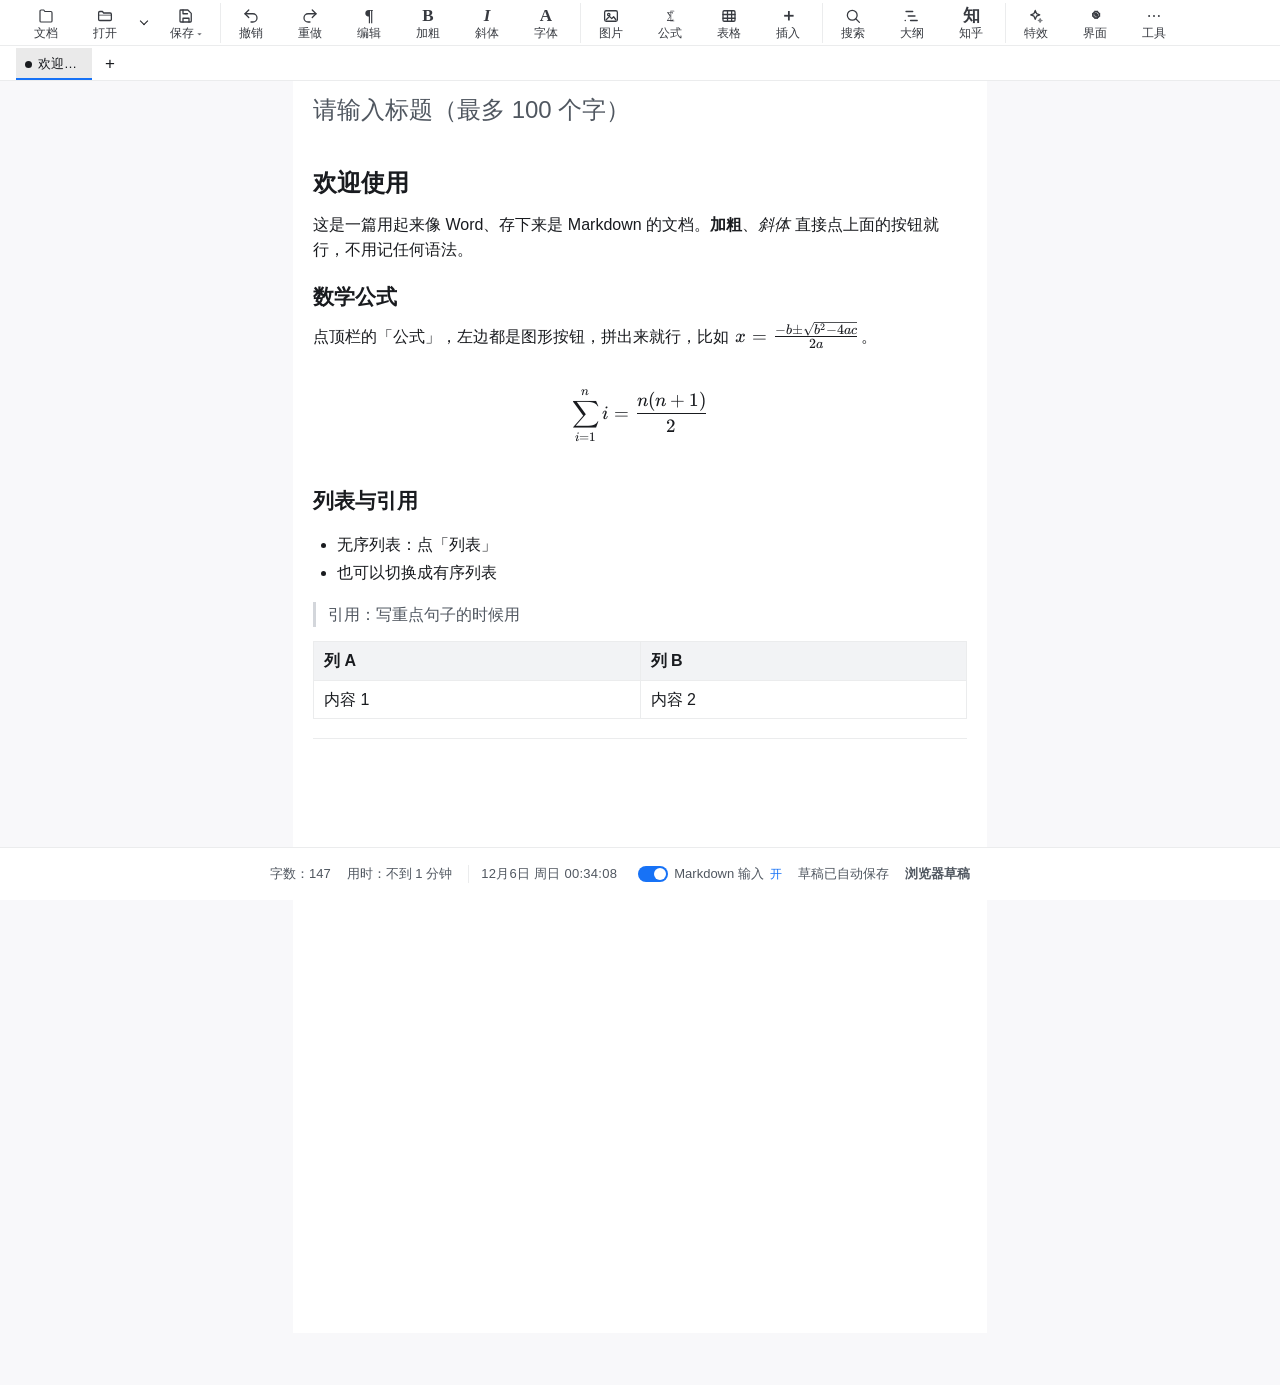
==== editor/index.html @ 1cc857de "发布 Dadealbit Markdown 编辑器官网" ====
<!doctype html>
<html lang="zh-CN">
<head>
  <meta charset="utf-8">
  <meta name="viewport" content="width=device-width, initial-scale=1">
  <title>Dadealbit Markdown 编辑器</title>
  <style>
    :root { color-scheme: light dark; font: 1rem/1.6 system-ui, sans-serif; }
    body { margin: 0; padding: 32px; }
    p { margin: 1rem 0; }
  </style>
</head>
<body>
  <main>
    <a href="../">返回官网</a>
    <p id="status" role="status">正在加载编辑器…</p>
    <noscript>请启用 JavaScript 后重新打开编辑器。</noscript>
    <a id="fallback" href="https://github.com/Dadeal167/Dadeal.bit-Markdown-Editor/releases/latest" hidden>下载离线版</a>
  </main>
  <script type="module">
    try {
      const response = await fetch('./editor-v1.2.1-01470dab2588.bin')
      if (!response.ok || !response.body) throw new Error('下载失败')
      const stream = response.body.pipeThrough(new DecompressionStream('gzip'))
      const bytes = await new Response(stream).arrayBuffer()
      const hash = await crypto.subtle.digest('SHA-256', bytes)
      const digest = [...new Uint8Array(hash)].map(byte => byte.toString(16).padStart(2, '0')).join('')
      if (digest !== '01470dab25887be84c0d2e19747dc48cef8be1968ee7c4015f7fe092c507ef71') throw new Error('文件校验失败')
      document.open()
      document.write(new TextDecoder().decode(bytes))
      document.close()
    } catch {
      document.getElementById('status').textContent = '编辑器加载失败。请刷新页面重试。'
      document.getElementById('fallback').hidden = false
    }
  </script>
</body>
</html>
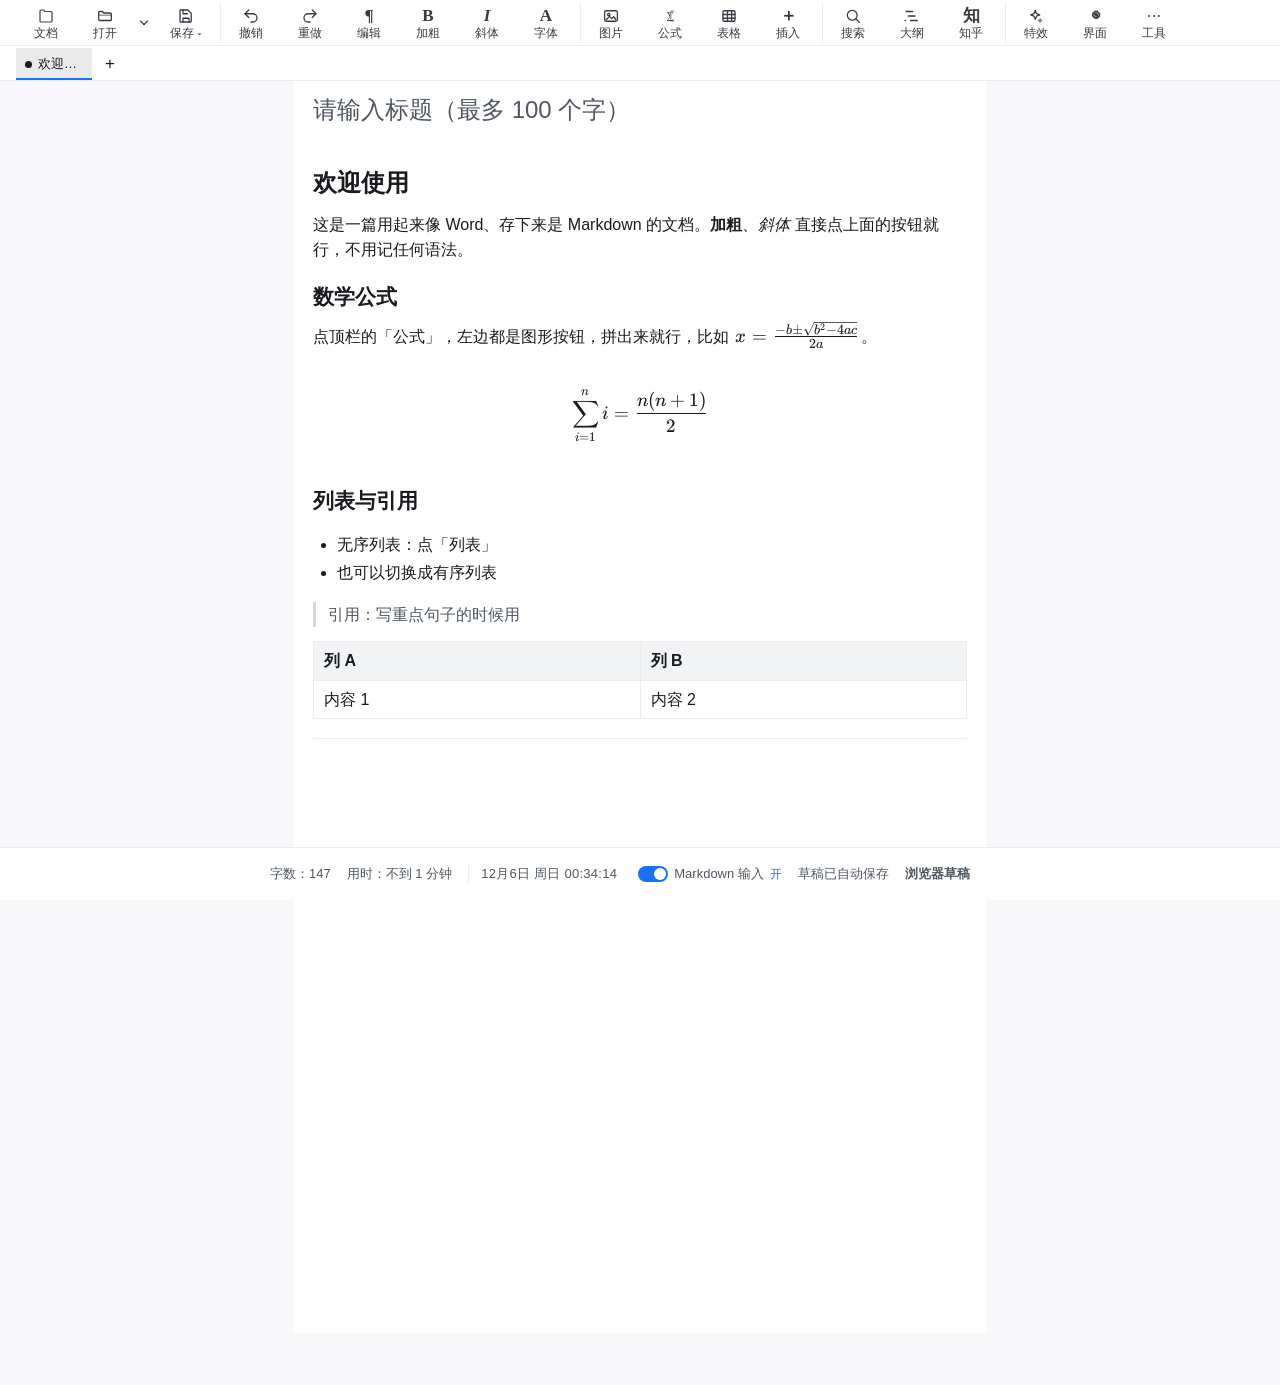
==== commit 15f23571: "优化 Spine 预览和在线编辑器加载" ====
--- a/editor/index.html
+++ b/editor/index.html
@@ -3,36 +3,202 @@
 <head>
   <meta charset="utf-8">
   <meta name="viewport" content="width=device-width, initial-scale=1">
+  <link rel="preload" href="./editor-v1.2.1-01470dab2588.bin" as="fetch" crossorigin="anonymous" fetchpriority="high">
+  <link rel="icon" href="../assets/mark.webp" type="image/webp" sizes="any">
   <title>Dadealbit Markdown 编辑器</title>
-  <style>
-    :root { color-scheme: light dark; font: 1rem/1.6 system-ui, sans-serif; }
-    body { margin: 0; padding: 32px; }
-    p { margin: 1rem 0; }
+  <style id="editor-startup-style">
+    #editor-startup {
+      position: fixed;
+      inset: 0;
+      z-index: 2147483647;
+      display: grid;
+      place-items: center;
+      overflow: auto;
+      box-sizing: border-box;
+      margin: 0;
+      padding: 24px;
+      color-scheme: light;
+      color: #18213b;
+      background: radial-gradient(ellipse at 50% 26%, #fff, #f3f7ff 70%);
+      font: 1rem/1.6 system-ui, "Microsoft YaHei", sans-serif;
+      transition: opacity 160ms ease-out;
+    }
+    #editor-startup.is-ready { opacity: 0; pointer-events: none; }
+    #editor-startup .startup-card {
+      box-sizing: border-box;
+      width: min(100%, 30rem);
+      padding: clamp(1.5rem, 6vw, 2.5rem);
+      border: 1px solid #dce4f2;
+      border-radius: 1.5rem;
+      background: #fff;
+      box-shadow: 0 .5rem 2.5rem #3158d714;
+      text-align: center;
+    }
+    #editor-startup .startup-mark {
+      display: block;
+      margin: 0 auto 1rem;
+      border-radius: .875rem;
+      object-fit: cover;
+    }
+    #editor-startup h1 {
+      margin: 0;
+      color: inherit;
+      font-size: clamp(1.25rem, 5vw, 1.5rem);
+      font-weight: 650;
+      line-height: 1.35;
+      text-wrap: balance;
+    }
+    #editor-startup p { margin: .75rem 0 0; color: #566078; }
+    #editor-startup progress {
+      display: block;
+      width: 100%;
+      height: .5rem;
+      margin: 1.25rem 0 .75rem;
+      accent-color: #3158d7;
+    }
+    #editor-startup [hidden] { display: none !important; }
+    #editor-startup .startup-actions { margin-top: .75rem; }
+    #editor-startup a, #editor-startup button {
+      display: inline-flex;
+      min-height: 44px;
+      align-items: center;
+      padding-inline: .75rem;
+      border-radius: .625rem;
+      color: #3158d7;
+      font: inherit;
+      font-size: .875rem;
+      text-decoration: none;
+    }
+    #editor-startup a:hover { background: #f3f7ff; }
+    #editor-startup button {
+      border: 0;
+      background: #3158d7;
+      color: #fff;
+      cursor: pointer;
+    }
+    #editor-startup button:hover { background: #2446bc; }
+    #editor-startup :focus-visible { outline: 2px solid #3158d7; outline-offset: 3px; }
+    @media (prefers-reduced-motion: reduce) {
+      #editor-startup { transition: none; }
+      #editor-startup progress:indeterminate { visibility: hidden; }
+    }
   </style>
 </head>
 <body>
-  <main>
-    <a href="../">返回官网</a>
-    <p id="status" role="status">正在加载编辑器…</p>
-    <noscript>请启用 JavaScript 后重新打开编辑器。</noscript>
-    <a id="fallback" href="https://github.com/Dadeal167/Dadeal.bit-Markdown-Editor/releases/latest" hidden>下载离线版</a>
+  <main id="editor-startup" aria-labelledby="startup-title">
+    <section class="startup-card">
+      <img class="startup-mark" src="../assets/mark.webp" width="56" height="56" alt="">
+      <h1 id="startup-title">Dadealbit Markdown 编辑器</h1>
+      <p id="startup-status" role="status">正在下载编辑器…</p>
+      <progress id="startup-progress" max="3638915" aria-label="编辑器下载进度"></progress>
+      <div class="startup-actions">
+        <button id="startup-retry" type="button" hidden>重新加载</button>
+        <a href="../">返回官网</a>
+        <a id="startup-fallback" href="https://github.com/Dadeal167/Dadeal.bit-Markdown-Editor/releases/latest" hidden>下载离线版</a>
+      </div>
+      <noscript><p>请启用 JavaScript 后重新打开编辑器。</p></noscript>
+    </section>
   </main>
   <script type="module">
-    try {
-      const response = await fetch('./editor-v1.2.1-01470dab2588.bin')
-      if (!response.ok || !response.body) throw new Error('下载失败')
-      const stream = response.body.pipeThrough(new DecompressionStream('gzip'))
-      const bytes = await new Response(stream).arrayBuffer()
-      const hash = await crypto.subtle.digest('SHA-256', bytes)
-      const digest = [...new Uint8Array(hash)].map(byte => byte.toString(16).padStart(2, '0')).join('')
-      if (digest !== '01470dab25887be84c0d2e19747dc48cef8be1968ee7c4015f7fe092c507ef71') throw new Error('文件校验失败')
+    const startup = document.getElementById('editor-startup')
+    const styles = document.getElementById('editor-startup-style')
+    const status = document.getElementById('startup-status')
+    const progress = document.getElementById('startup-progress')
+    const retry = document.getElementById('startup-retry')
+    const fallback = document.getElementById('startup-fallback')
+
+    function showFailure(message) {
+      status.textContent = message
+      progress.hidden = true
+      retry.hidden = false
+      fallback.hidden = false
+    }
+
+    function mountEditor(html) {
       document.open()
-      document.write(new TextDecoder().decode(bytes))
+      document.write(html)
       document.close()
-    } catch {
-      document.getElementById('status').textContent = '编辑器加载失败。请刷新页面重试。'
-      document.getElementById('fallback').hidden = false
-    }
+
+      const editorRoot = document.getElementById('root')
+      if (!editorRoot || editorRoot.firstElementChild) return
+      document.head.append(styles)
+      document.body.prepend(startup)
+      retry.onclick = () => location.reload()
+
+      const timeout = setTimeout(() => {
+        showFailure('编辑器启动超时。你可以重新加载或下载离线版。')
+      }, 30000)
+      const observer = new MutationObserver(() => {
+        if (!editorRoot.firstElementChild) return
+        observer.disconnect()
+        clearTimeout(timeout)
+        startup.inert = true
+        startup.classList.add('is-ready')
+        const cleanup = () => {
+          startup.remove()
+          styles.remove()
+        }
+        if (matchMedia('(prefers-reduced-motion: reduce)').matches) cleanup()
+        else setTimeout(cleanup, 180)
+      })
+      observer.observe(editorRoot, { childList: true })
+    }
+
+    async function loadEditor(reload = false) {
+      status.textContent = '正在下载编辑器…'
+      progress.removeAttribute('value')
+      progress.hidden = false
+      retry.hidden = true
+      fallback.hidden = true
+
+      // Limit periods without data while allowing slow downloads to finish.
+      const controller = new AbortController()
+      let timeout
+      const resetTimeout = () => {
+        clearTimeout(timeout)
+        timeout = setTimeout(() => controller.abort(), 30000)
+      }
+      resetTimeout()
+
+      try {
+        const response = await fetch('./editor-v1.2.1-01470dab2588.bin', {
+          signal: controller.signal,
+          cache: reload ? 'reload' : 'default',
+        })
+        if (!response.ok || !response.body) throw new Error('下载失败')
+
+        let received = 0
+        let lastProgress = 0
+        const measure = new TransformStream({
+          transform(chunk, output) {
+            resetTimeout()
+            received += chunk.byteLength
+            if (received - lastProgress >= progress.max / 100) {
+              progress.value = received
+              lastProgress = received
+            }
+            output.enqueue(chunk)
+          },
+        })
+        const stream = response.body.pipeThrough(measure).pipeThrough(new DecompressionStream('gzip'))
+        const bytes = await new Response(stream).arrayBuffer()
+        clearTimeout(timeout)
+        progress.value = progress.max
+        status.textContent = '正在启动编辑器…'
+        const hash = await crypto.subtle.digest('SHA-256', bytes)
+        const digest = [...new Uint8Array(hash)].map(byte => byte.toString(16).padStart(2, '0')).join('')
+        if (digest !== '01470dab25887be84c0d2e19747dc48cef8be1968ee7c4015f7fe092c507ef71') throw new Error('文件校验失败')
+        mountEditor(new TextDecoder().decode(bytes))
+      } catch {
+        controller.abort()
+        showFailure('编辑器加载失败。你可以重新加载或下载离线版。')
+      } finally {
+        clearTimeout(timeout)
+      }
+    }
+
+    retry.onclick = () => loadEditor(true)
+    loadEditor()
   </script>
 </body>
 </html>
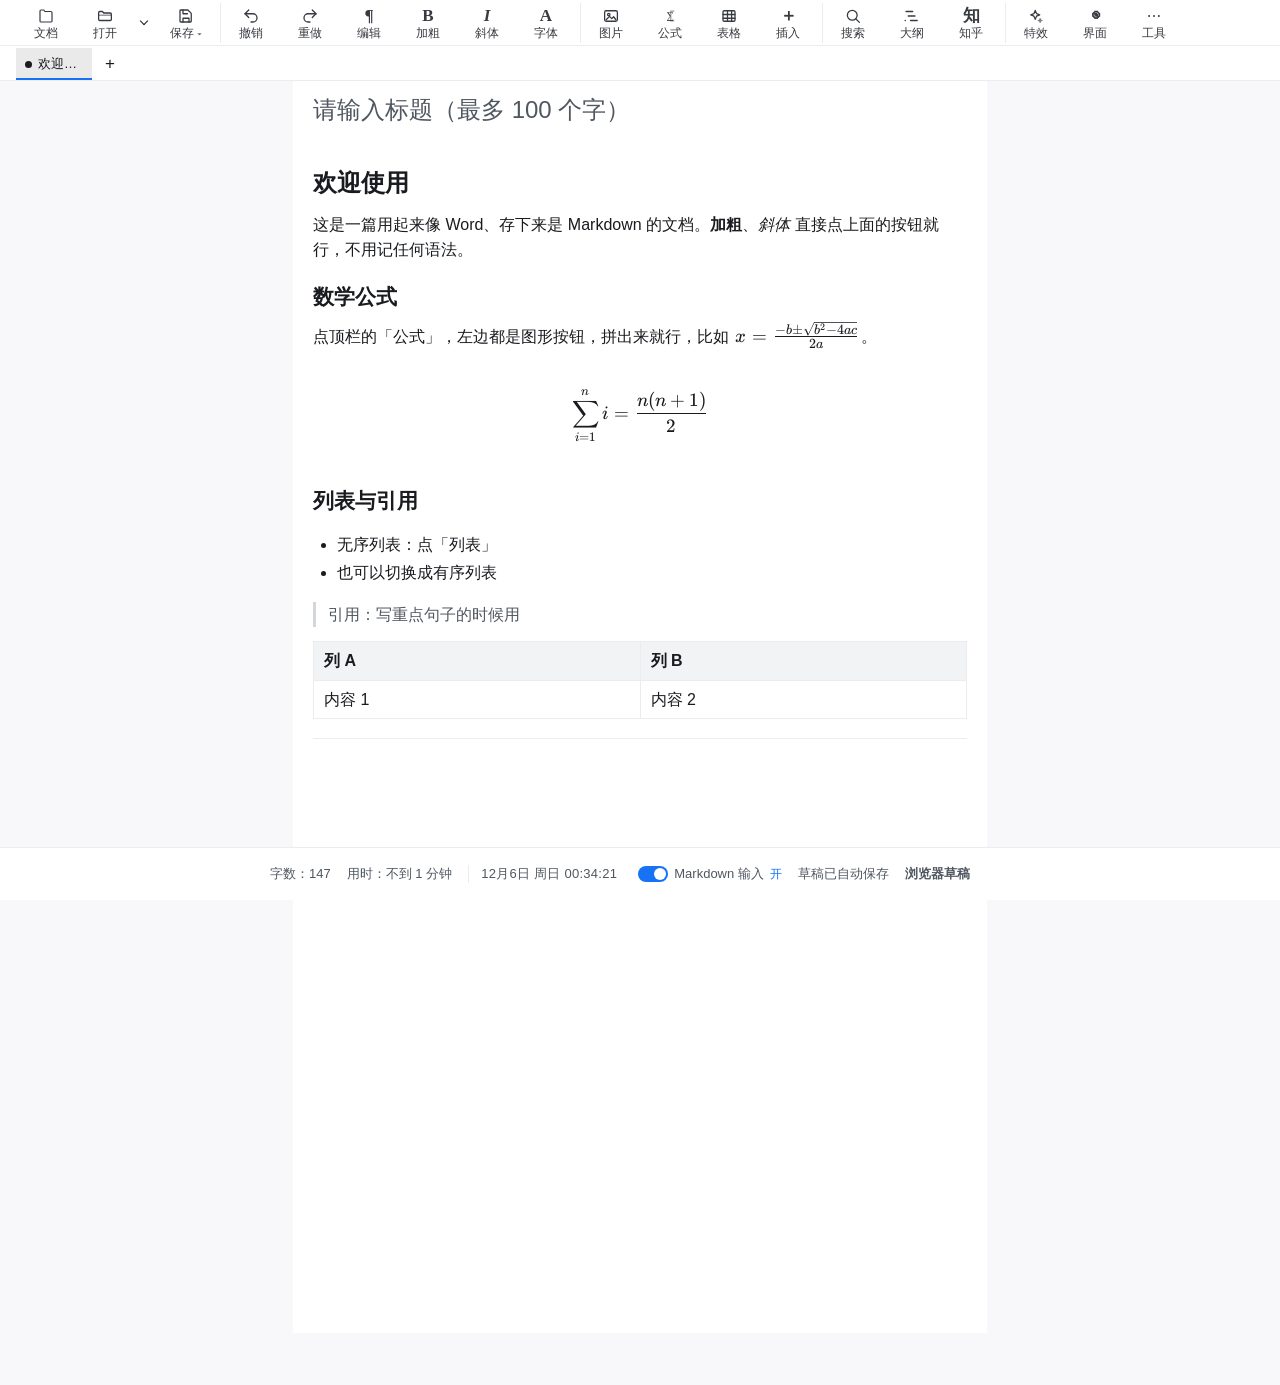
==== commit bd284a18: "DadealbitMarkdown编辑器" ====
--- a/editor/index.html
+++ b/editor/index.html
@@ -3,7 +3,7 @@
 <head>
   <meta charset="utf-8">
   <meta name="viewport" content="width=device-width, initial-scale=1">
-  <link rel="preload" href="./editor-v1.2.1-01470dab2588.bin" as="fetch" crossorigin="anonymous" fetchpriority="high">
+  <link rel="preload" href="./editor-v1.2.1-1169f3ad9ad5.bin" as="fetch" crossorigin="anonymous" fetchpriority="high">
   <link rel="icon" href="../assets/mark.webp" type="image/webp" sizes="any">
   <title>Dadealbit Markdown 编辑器</title>
   <style id="editor-startup-style">
@@ -90,7 +90,7 @@
       <img class="startup-mark" src="../assets/mark.webp" width="56" height="56" alt="">
       <h1 id="startup-title">Dadealbit Markdown 编辑器</h1>
       <p id="startup-status" role="status">正在下载编辑器…</p>
-      <progress id="startup-progress" max="3638915" aria-label="编辑器下载进度"></progress>
+      <progress id="startup-progress" max="3702882" aria-label="编辑器下载进度"></progress>
       <div class="startup-actions">
         <button id="startup-retry" type="button" hidden>重新加载</button>
         <a href="../">返回官网</a>
@@ -161,7 +161,7 @@
       resetTimeout()
 
       try {
-        const response = await fetch('./editor-v1.2.1-01470dab2588.bin', {
+        const response = await fetch('./editor-v1.2.1-1169f3ad9ad5.bin', {
           signal: controller.signal,
           cache: reload ? 'reload' : 'default',
         })
@@ -187,7 +187,7 @@
         status.textContent = '正在启动编辑器…'
         const hash = await crypto.subtle.digest('SHA-256', bytes)
         const digest = [...new Uint8Array(hash)].map(byte => byte.toString(16).padStart(2, '0')).join('')
-        if (digest !== '01470dab25887be84c0d2e19747dc48cef8be1968ee7c4015f7fe092c507ef71') throw new Error('文件校验失败')
+        if (digest !== '1169f3ad9ad5b7722b34c43bb26f157c07fb644002b472a4808e0988d754c251') throw new Error('文件校验失败')
         mountEditor(new TextDecoder().decode(bytes))
       } catch {
         controller.abort()
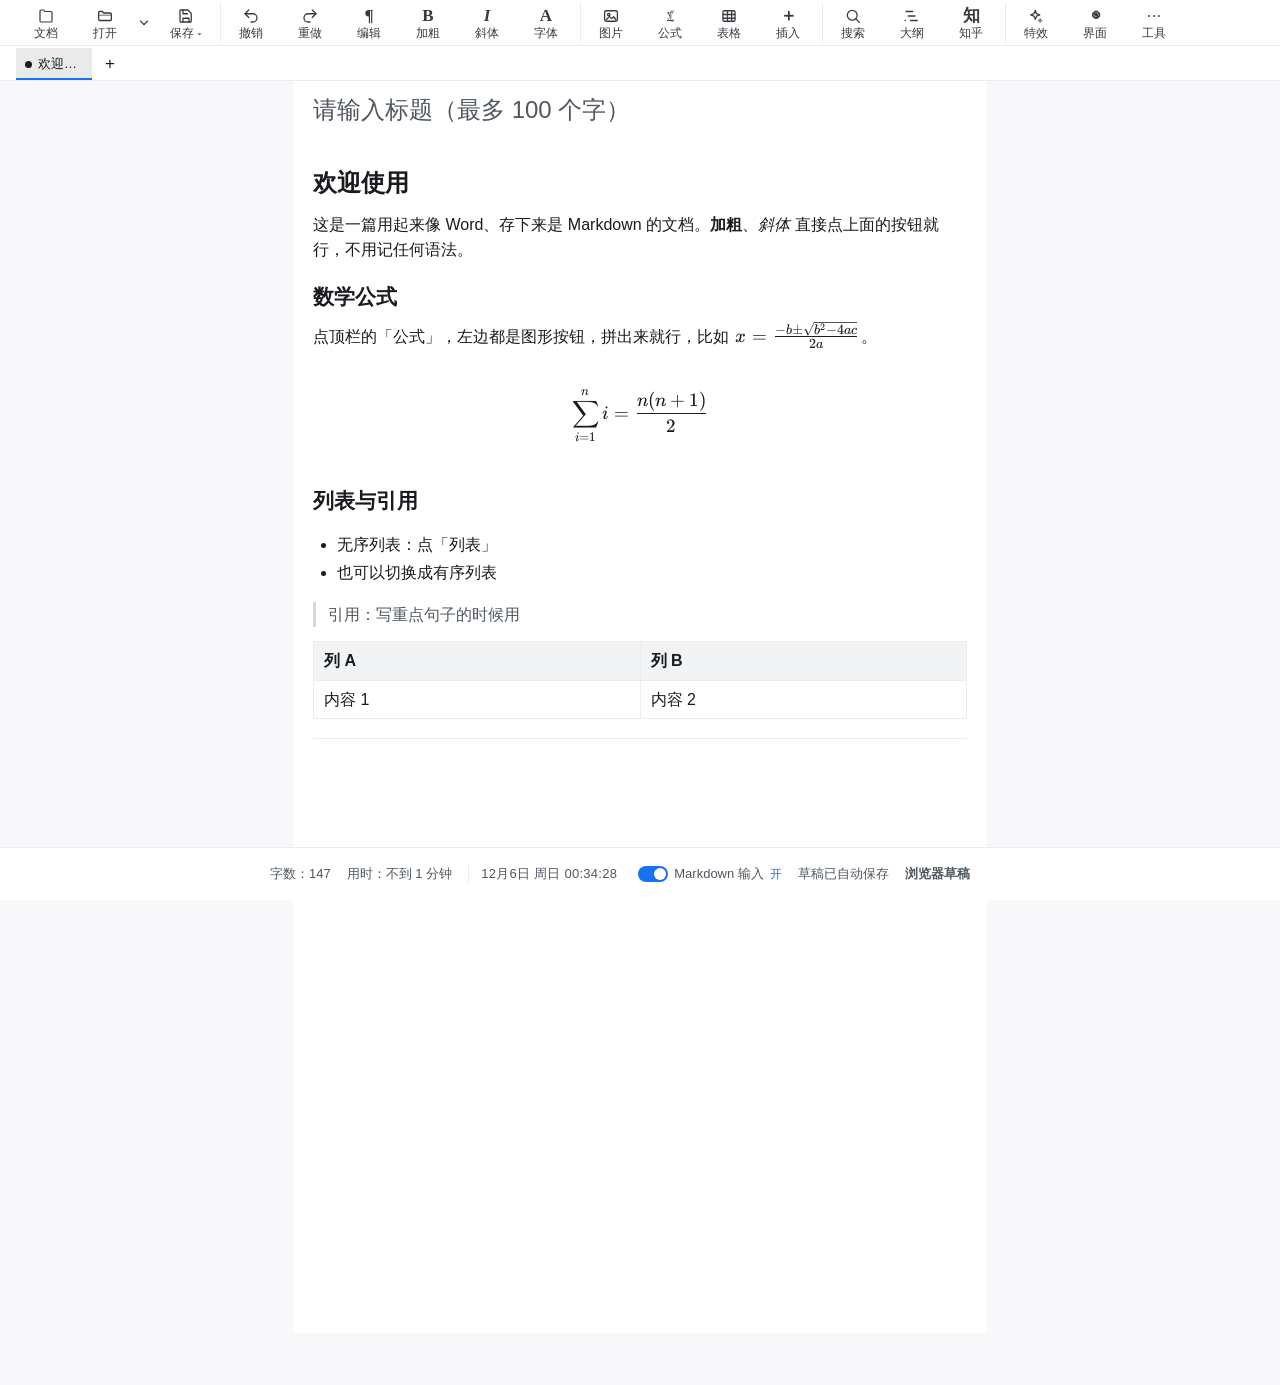
==== commit 8b912140: "DadealbitMarkdown编辑器" ====
--- a/editor/index.html
+++ b/editor/index.html
@@ -153,6 +153,7 @@
 
       // Limit periods without data while allowing slow downloads to finish.
       const controller = new AbortController()
+      let downloadComplete = false
       let timeout
       const resetTimeout = () => {
         clearTimeout(timeout)
@@ -183,6 +184,7 @@
         const stream = response.body.pipeThrough(measure).pipeThrough(new DecompressionStream('gzip'))
         const bytes = await new Response(stream).arrayBuffer()
         clearTimeout(timeout)
+        downloadComplete = true
         progress.value = progress.max
         status.textContent = '正在启动编辑器…'
         const hash = await crypto.subtle.digest('SHA-256', bytes)
@@ -190,15 +192,32 @@
         if (digest !== '1169f3ad9ad5b7722b34c43bb26f157c07fb644002b472a4808e0988d754c251') throw new Error('文件校验失败')
         mountEditor(new TextDecoder().decode(bytes))
       } catch {
+        const timedOut = controller.signal.aborted
         controller.abort()
-        showFailure('编辑器加载失败。你可以重新加载或下载离线版。')
+        if (timedOut) {
+          showFailure('下载已超时。请检查网络连接后重试。')
+        } else if (downloadComplete) {
+          showFailure('编辑器文件校验或启动失败。请重新加载。')
+        } else {
+          showFailure('编辑器文件下载或解压失败。请重新加载。')
+        }
       } finally {
         clearTimeout(timeout)
       }
     }
 
-    retry.onclick = () => loadEditor(true)
-    loadEditor()
+    if (location.protocol === 'http:' && ['dadealbit.xyz', 'www.dadealbit.xyz'].includes(location.hostname)) {
+      const secureUrl = new URL(location.href)
+      secureUrl.protocol = 'https:'
+      status.textContent = '正在切换到安全连接…'
+      location.replace(secureUrl.href)
+    } else if (!globalThis.crypto?.subtle || typeof DecompressionStream !== 'function' || typeof TransformStream !== 'function') {
+      showFailure('当前浏览器无法启动在线编辑器。请在支持 HTTPS 的最新版浏览器中打开。')
+      retry.hidden = true
+    } else {
+      retry.onclick = () => loadEditor(true)
+      loadEditor()
+    }
   </script>
 </body>
 </html>
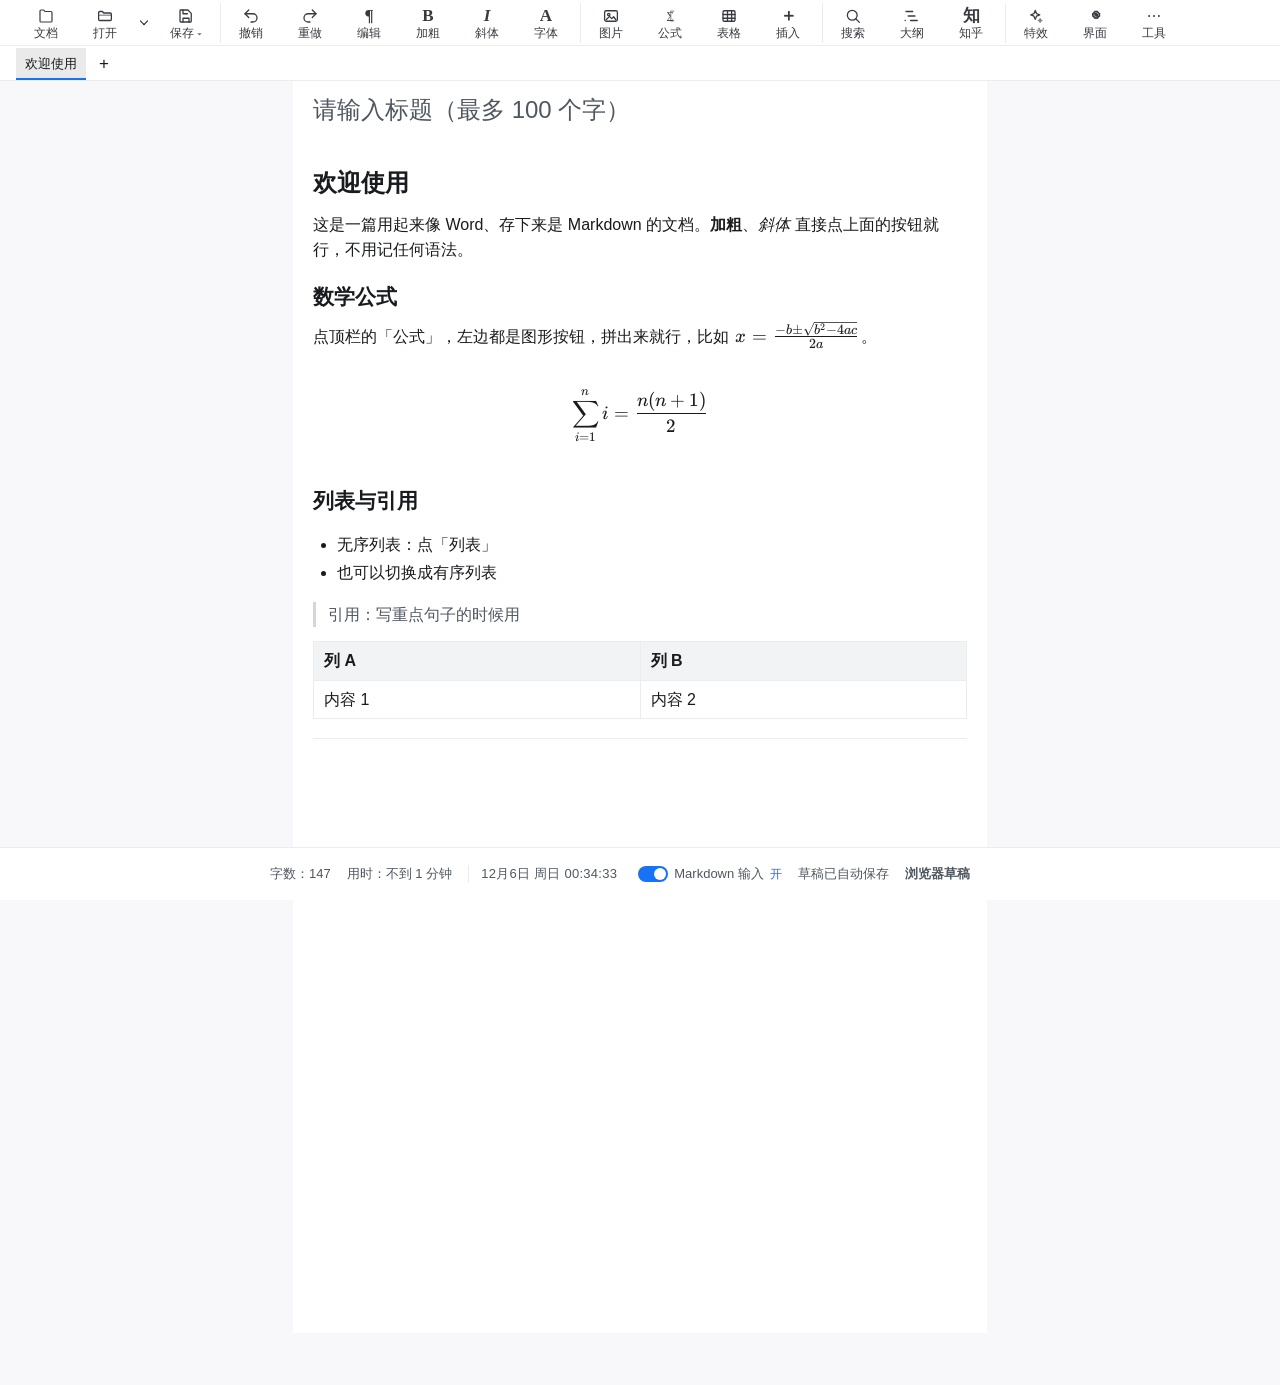
==== commit bb278970: "DadealbitMarkdown编辑器" ====
--- a/editor/index.html
+++ b/editor/index.html
@@ -1,12 +1,15 @@
 <!doctype html>
 <html lang="zh-CN">
-<head>
-  <meta charset="utf-8">
-  <meta name="viewport" content="width=device-width, initial-scale=1">
-  <link rel="preload" href="./editor-v1.2.1-1169f3ad9ad5.bin" as="fetch" crossorigin="anonymous" fetchpriority="high">
-  <link rel="icon" href="../assets/mark.webp" type="image/webp" sizes="any">
-  <title>Dadealbit Markdown 编辑器</title>
-  <style id="editor-startup-style">
+  <head>
+    <meta charset="UTF-8" />
+<script>
+    if (location.protocol === 'http:' && ['dadealbit.xyz', 'www.dadealbit.xyz'].includes(location.hostname)) {
+      const secureUrl = new URL(location.href)
+      secureUrl.protocol = 'https:'
+      location.replace(secureUrl.href)
+    }
+  </script>
+  <style>
     #editor-startup {
       position: fixed;
       inset: 0;
@@ -15,16 +18,13 @@
       place-items: center;
       overflow: auto;
       box-sizing: border-box;
-      margin: 0;
       padding: 24px;
       color-scheme: light;
       color: #18213b;
       background: radial-gradient(ellipse at 50% 26%, #fff, #f3f7ff 70%);
       font: 1rem/1.6 system-ui, "Microsoft YaHei", sans-serif;
-      transition: opacity 160ms ease-out;
     }
-    #editor-startup.is-ready { opacity: 0; pointer-events: none; }
-    #editor-startup .startup-card {
+    #editor-startup section {
       box-sizing: border-box;
       width: min(100%, 30rem);
       padding: clamp(1.5rem, 6vw, 2.5rem);
@@ -34,190 +34,73 @@
       box-shadow: 0 .5rem 2.5rem #3158d714;
       text-align: center;
     }
-    #editor-startup .startup-mark {
-      display: block;
-      margin: 0 auto 1rem;
-      border-radius: .875rem;
-      object-fit: cover;
-    }
-    #editor-startup h1 {
-      margin: 0;
-      color: inherit;
-      font-size: clamp(1.25rem, 5vw, 1.5rem);
-      font-weight: 650;
-      line-height: 1.35;
-      text-wrap: balance;
-    }
+    #editor-startup h1 { margin: 0; color: inherit; font-size: clamp(1.25rem, 5vw, 1.5rem); line-height: 1.35; }
     #editor-startup p { margin: .75rem 0 0; color: #566078; }
-    #editor-startup progress {
-      display: block;
-      width: 100%;
-      height: .5rem;
-      margin: 1.25rem 0 .75rem;
-      accent-color: #3158d7;
-    }
-    #editor-startup [hidden] { display: none !important; }
-    #editor-startup .startup-actions { margin-top: .75rem; }
+    #editor-startup [hidden] { display: none; }
     #editor-startup a, #editor-startup button {
       display: inline-flex;
       min-height: 44px;
       align-items: center;
+      margin-top: .75rem;
       padding-inline: .75rem;
       border-radius: .625rem;
       color: #3158d7;
       font: inherit;
       font-size: .875rem;
-      text-decoration: none;
     }
-    #editor-startup a:hover { background: #f3f7ff; }
-    #editor-startup button {
-      border: 0;
-      background: #3158d7;
-      color: #fff;
-      cursor: pointer;
-    }
-    #editor-startup button:hover { background: #2446bc; }
+    #editor-startup button { border: 0; background: #3158d7; color: #fff; cursor: pointer; }
     #editor-startup :focus-visible { outline: 2px solid #3158d7; outline-offset: 3px; }
-    @media (prefers-reduced-motion: reduce) {
-      #editor-startup { transition: none; }
-      #editor-startup progress:indeterminate { visibility: hidden; }
-    }
   </style>
-</head>
-<body>
-  <main id="editor-startup" aria-labelledby="startup-title">
-    <section class="startup-card">
-      <img class="startup-mark" src="../assets/mark.webp" width="56" height="56" alt="">
+    <meta name="viewport" content="width=device-width, initial-scale=1.0" />
+    <link rel="icon" href="../assets/mark.webp" type="image/webp">
+    <title>Dadealbit Markdown 编辑器</title>
+    <script type="module" crossorigin src="./releases/1.2.1-cc1e2c88af6e/assets/index-DRxJxeLo.js"></script>
+    <link rel="stylesheet" crossorigin href="./releases/1.2.1-cc1e2c88af6e/assets/index-CAkJkD80.css">
+  </head>
+  <body>
+    <div id="root"></div>
+  <aside id="editor-startup" aria-labelledby="startup-title">
+    <section>
       <h1 id="startup-title">Dadealbit Markdown 编辑器</h1>
-      <p id="startup-status" role="status">正在下载编辑器…</p>
-      <progress id="startup-progress" max="3702882" aria-label="编辑器下载进度"></progress>
-      <div class="startup-actions">
-        <button id="startup-retry" type="button" hidden>重新加载</button>
-        <a href="../">返回官网</a>
-        <a id="startup-fallback" href="https://github.com/Dadeal167/Dadeal.bit-Markdown-Editor/releases/latest" hidden>下载离线版</a>
-      </div>
+      <p id="startup-status" role="status">正在加载编辑器…</p>
+      <button id="startup-retry" type="button" hidden>重新加载</button>
+      <a href="../">返回官网</a>
+      <a id="startup-fallback" href="https://github.com/Dadeal167/Dadeal.bit-Markdown-Editor/releases/latest" hidden>下载离线版</a>
       <noscript><p>请启用 JavaScript 后重新打开编辑器。</p></noscript>
     </section>
-  </main>
-  <script type="module">
-    const startup = document.getElementById('editor-startup')
-    const styles = document.getElementById('editor-startup-style')
-    const status = document.getElementById('startup-status')
-    const progress = document.getElementById('startup-progress')
-    const retry = document.getElementById('startup-retry')
-    const fallback = document.getElementById('startup-fallback')
+  </aside>
+  <script>
+    (() => {
+      const root = document.getElementById('root');
+      const startup = document.getElementById('editor-startup');
+      const status = document.getElementById('startup-status');
+      const retry = document.getElementById('startup-retry');
+      const fallback = document.getElementById('startup-fallback');
+      const timeout = setTimeout(() => {
+        status.textContent = '编辑器启动超时。请检查网络连接后重试。';
+        retry.hidden = false;
+        fallback.hidden = false;
+      }, 30000);
+      retry.onclick = () => location.reload();
 
-    function showFailure(message) {
-      status.textContent = message
-      progress.hidden = true
-      retry.hidden = false
-      fallback.hidden = false
-    }
+      function registerOfflineCache() {
+        if (!('serviceWorker' in navigator)) return;
+        navigator.serviceWorker.register('./sw.js', { updateViaCache: 'none' }).catch(() => {});
+      }
 
-    function mountEditor(html) {
-      document.open()
-      document.write(html)
-      document.close()
+      function finishStartup() {
+        if (!root.firstElementChild) return;
+        observer.disconnect();
+        clearTimeout(timeout);
+        startup.remove();
+        if (document.readyState === 'complete') registerOfflineCache();
+        else window.addEventListener('load', registerOfflineCache, { once: true });
+      }
 
-      const editorRoot = document.getElementById('root')
-      if (!editorRoot || editorRoot.firstElementChild) return
-      document.head.append(styles)
-      document.body.prepend(startup)
-      retry.onclick = () => location.reload()
-
-      const timeout = setTimeout(() => {
-        showFailure('编辑器启动超时。你可以重新加载或下载离线版。')
-      }, 30000)
-      const observer = new MutationObserver(() => {
-        if (!editorRoot.firstElementChild) return
-        observer.disconnect()
-        clearTimeout(timeout)
-        startup.inert = true
-        startup.classList.add('is-ready')
-        const cleanup = () => {
-          startup.remove()
-          styles.remove()
-        }
-        if (matchMedia('(prefers-reduced-motion: reduce)').matches) cleanup()
-        else setTimeout(cleanup, 180)
-      })
-      observer.observe(editorRoot, { childList: true })
-    }
-
-    async function loadEditor(reload = false) {
-      status.textContent = '正在下载编辑器…'
-      progress.removeAttribute('value')
-      progress.hidden = false
-      retry.hidden = true
-      fallback.hidden = true
-
-      // Limit periods without data while allowing slow downloads to finish.
-      const controller = new AbortController()
-      let downloadComplete = false
-      let timeout
-      const resetTimeout = () => {
-        clearTimeout(timeout)
-        timeout = setTimeout(() => controller.abort(), 30000)
-      }
-      resetTimeout()
-
-      try {
-        const response = await fetch('./editor-v1.2.1-1169f3ad9ad5.bin', {
-          signal: controller.signal,
-          cache: reload ? 'reload' : 'default',
-        })
-        if (!response.ok || !response.body) throw new Error('下载失败')
-
-        let received = 0
-        let lastProgress = 0
-        const measure = new TransformStream({
-          transform(chunk, output) {
-            resetTimeout()
-            received += chunk.byteLength
-            if (received - lastProgress >= progress.max / 100) {
-              progress.value = received
-              lastProgress = received
-            }
-            output.enqueue(chunk)
-          },
-        })
-        const stream = response.body.pipeThrough(measure).pipeThrough(new DecompressionStream('gzip'))
-        const bytes = await new Response(stream).arrayBuffer()
-        clearTimeout(timeout)
-        downloadComplete = true
-        progress.value = progress.max
-        status.textContent = '正在启动编辑器…'
-        const hash = await crypto.subtle.digest('SHA-256', bytes)
-        const digest = [...new Uint8Array(hash)].map(byte => byte.toString(16).padStart(2, '0')).join('')
-        if (digest !== '1169f3ad9ad5b7722b34c43bb26f157c07fb644002b472a4808e0988d754c251') throw new Error('文件校验失败')
-        mountEditor(new TextDecoder().decode(bytes))
-      } catch {
-        const timedOut = controller.signal.aborted
-        controller.abort()
-        if (timedOut) {
-          showFailure('下载已超时。请检查网络连接后重试。')
-        } else if (downloadComplete) {
-          showFailure('编辑器文件校验或启动失败。请重新加载。')
-        } else {
-          showFailure('编辑器文件下载或解压失败。请重新加载。')
-        }
-      } finally {
-        clearTimeout(timeout)
-      }
-    }
-
-    if (location.protocol === 'http:' && ['dadealbit.xyz', 'www.dadealbit.xyz'].includes(location.hostname)) {
-      const secureUrl = new URL(location.href)
-      secureUrl.protocol = 'https:'
-      status.textContent = '正在切换到安全连接…'
-      location.replace(secureUrl.href)
-    } else if (!globalThis.crypto?.subtle || typeof DecompressionStream !== 'function' || typeof TransformStream !== 'function') {
-      showFailure('当前浏览器无法启动在线编辑器。请在支持 HTTPS 的最新版浏览器中打开。')
-      retry.hidden = true
-    } else {
-      retry.onclick = () => loadEditor(true)
-      loadEditor()
-    }
+      const observer = new MutationObserver(finishStartup);
+      observer.observe(root, { childList: true });
+      finishStartup();
+    })();
   </script>
-</body>
+  </body>
 </html>
--- a/editor/releases/1.2.1-cc1e2c88af6e/assets/index-CAkJkD80.css
+++ b/editor/releases/1.2.1-cc1e2c88af6e/assets/index-CAkJkD80.css
@@ -0,0 +1 @@
+.zh-cloud-modal{width:36rem;max-height:min(84dvh,42rem);border:0;padding:0;color:var(--zh-text)}.zh-cloud-modal:not([open]){display:none}.zh-cloud-modal::backdrop{background:#00000059}.zh-cloud-body,.zh-cloud-form{display:grid;gap:.75rem}.zh-cloud-body p{margin:0}.zh-cloud-form label{display:grid;gap:.25rem}.zh-cloud-form input{box-sizing:border-box;width:100%;padding:.5rem .625rem;border:1px solid var(--zh-line);border-radius:.375rem;background:transparent;color:inherit;font:inherit}.zh-cloud-note,.zh-cloud-list time{color:var(--zh-secondary)}.zh-cloud-error{color:var(--zh-text);font-weight:600}.zh-cloud-actions,.zh-cloud-account{display:flex;flex-wrap:wrap;align-items:center;gap:.5rem}.zh-cloud-account,.zh-cloud-list li{justify-content:space-between}.zh-cloud-account span,.zh-cloud-list li{overflow-wrap:anywhere}.zh-cloud-list{margin:0;padding:0;list-style:none}.zh-cloud-list li{display:flex;flex-wrap:wrap;align-items:center;gap:.5rem;padding:.75rem 0;border-top:1px solid var(--zh-line)}.circle-entry{color-scheme:light dark;box-sizing:border-box;width:min(calc(100% - 32px),660px);max-height:calc(100dvh - 32px);margin:auto;padding:clamp(16px,4vw,32px);border:1px solid color-mix(in srgb,CanvasText 20%,Canvas);border-radius:16px;background:Canvas;color:CanvasText}.circle-entry::backdrop{background:#1018278a}.circle-entry__panel h1{margin:0 0 8px;font-size:clamp(28px,5vw,42px);line-height:1.2}.circle-entry__panel header p{margin:0 0 20px;color:GrayText}.circle-entry__panel canvas{display:block;width:100%;height:clamp(220px,48dvh,430px);outline:1px solid color-mix(in srgb,CanvasText 20%,Canvas);border-radius:12px;background:color-mix(in srgb,CanvasText 4%,Canvas);cursor:crosshair;touch-action:none}.circle-entry__panel footer{display:flex;align-items:center;justify-content:space-between;gap:16px;margin-top:12px}.circle-entry__panel footer p{margin:0;font-variant-numeric:tabular-nums}.circle-entry__actions{display:flex;gap:8px}.circle-entry__panel footer button{padding:8px 16px;border:1px solid color-mix(in srgb,CanvasText 25%,Canvas);border-radius:8px;background:Canvas;color:CanvasText;font:inherit;cursor:pointer}.circle-entry__panel footer button:focus-visible{outline:2px solid #3984ff;outline-offset:3px}.zh-fx{position:fixed;top:54px;right:12px;box-sizing:border-box;width:min(350px,calc(100vw - 24px));max-height:calc(100vh - 120px);overflow-y:auto;background:var(--zh-card);color:var(--zh-text);border:1px solid var(--zh-line);border-radius:8px;box-shadow:0 6px 24px #0000001f;padding:14px;z-index:60;text-align:left}.zh-fx__pages{position:sticky;top:-14px;z-index:1;display:grid;grid-template-columns:repeat(2,minmax(0,1fr));gap:4px;margin-bottom:12px;padding:4px;border-radius:8px;background:var(--zh-hover)}.zh-fx__pages button{padding:6px 10px;border:1px solid transparent;border-radius:6px;background:transparent;color:var(--zh-secondary);font:inherit;font-size:13px;cursor:pointer}.zh-fx__pages button[aria-pressed=true]{border-color:var(--zh-line);background:var(--zh-card);color:var(--zh-text);font-weight:600}@media(prefers-reduced-motion:no-preference){.zh-fx__pages button{transition:background-color .14s ease,color .14s ease,border-color .14s ease}.zh-fx__page:not([hidden]){animation:zh-fx-page-in .16s ease-out}@keyframes zh-fx-page-in{0%{opacity:0;translate:0 3px}to{opacity:1}}}.zh-fx__head-bar{display:flex;align-items:center;justify-content:space-between;margin-bottom:6px}.zh-fx__title{color:var(--zh-text);font-size:15px;font-weight:600}.zh-fx__reset{border:1px solid var(--zh-line);border-radius:6px;background:var(--zh-card);color:var(--zh-text);font-family:inherit;font-size:12px;padding:4px 10px;cursor:pointer}.zh-fx__reset:hover{border-color:var(--zh-blue)}.zh-fx__tip{font-size:11px;color:var(--zh-secondary);margin-bottom:10px}.zh-fx__modes{display:flex;gap:4px;margin-bottom:12px}.zh-fx__mode{flex:1;border:1px solid var(--zh-line);border-radius:6px;background:var(--zh-card);color:var(--zh-text);font-family:inherit;font-size:12px;padding:5px 4px;cursor:pointer}.zh-fx__mode--on{border-color:var(--zh-blue);color:var(--zh-text);background:var(--zh-blue-soft)}.zh-fx__row{margin-bottom:14px}.zh-fx__head{display:flex;align-items:baseline;justify-content:space-between;margin-bottom:6px}.zh-fx__label{font-size:13px;color:var(--zh-text)}.zh-fx__value{display:inline-flex;align-items:baseline;gap:4px;font-size:13px;font-weight:600;color:var(--zh-blue)}.zh-fx__value input{width:52px;border:none;border-bottom:1px dashed #d7dbe2;background:transparent;color:inherit;font:inherit;text-align:right;outline:none;padding:0 2px}.zh-fx__value input:focus{border-bottom-color:var(--zh-blue)}.zh-fx__value em{font-style:normal;color:var(--zh-secondary);font-weight:400}.zh-fx__range{width:100%;accent-color:var(--zh-blue)}.zh-fx__hint{font-size:11px;line-height:1.6;color:var(--zh-secondary);margin-top:4px}.zh-fx__toggle{display:flex;gap:10px;align-items:flex-start;margin-bottom:14px}.zh-fx__switch{position:relative;flex:0 0 auto;margin-top:2px}.zh-fx__switch input{position:absolute;opacity:0;width:0;height:0}.zh-fx__slider{display:block;width:40px;height:22px;border-radius:22px;background:#cfd6e0;transition:background .15s}.zh-fx__slider:after{content:"";display:block;width:18px;height:18px;border-radius:50%;background:#fff;margin:2px;transition:transform .15s}.zh-fx__switch input:checked+.zh-fx__slider{background:var(--zh-blue)}.zh-fx__switch input:checked+.zh-fx__slider:after{transform:translate(18px)}.zh-fx__color{border-top:1px solid var(--zh-line);padding-top:12px}.zh-fx__color-row{display:flex;align-items:center;flex-wrap:wrap;gap:10px;margin:8px 0}.zh-fx__swatch{width:46px;height:30px;border-radius:6px;box-shadow:inset 0 0 0 1px #0000001a}.zh-fx__pick{border:1px solid var(--zh-blue);border-radius:6px;background:var(--zh-card);color:var(--zh-text);font-family:inherit;font-size:12px;padding:5px 12px;cursor:pointer;white-space:nowrap}.zh-fx input[type=color]{position:absolute;left:-9999px;width:1px;height:1px}.zh-fx__presets{display:flex;gap:6px}.zh-fx__preset{width:26px;height:22px;border-radius:5px;border:1px solid transparent;cursor:pointer}.zh-fx__preset--on{border-color:var(--zh-text);box-shadow:0 0 0 2px #fff inset}.zh-fx__label-hint{margin-left:8px;font-weight:400;font-size:11px;color:var(--zh-secondary)}.zh-fx__hex{font-family:ui-monospace,Consolas,monospace;font-size:11px;letter-spacing:.4px;color:var(--zh-secondary);text-transform:uppercase}.zh-fx__mine{margin:10px 0 4px}.zh-fx__mine-head{display:flex;align-items:baseline;justify-content:space-between;margin-bottom:6px;font-size:12px;color:var(--zh-text)}.zh-fx__mine .zh-fx__presets{flex-wrap:wrap}.zh-fx__color-row--second{margin-top:12px;padding-top:10px;border-top:1px dashed var(--zh-line)}.zh-fx__swatch--empty{background:repeating-linear-gradient(45deg,#e8ebef 0 6px,#f6f8fa 6px 12px)}.zh-cf{display:flex;align-items:center;gap:10px;margin:8px 0;flex-wrap:wrap}.zh-cf__label{width:100%;font-size:12px;color:var(--zh-secondary)}.zh-cf__preview{width:46px;height:30px;flex:none;border-radius:6px;box-shadow:inset 0 0 0 1px #0000001f}.zh-cf__bars{flex:1 1 150px;display:flex;flex-direction:column;gap:4px}.zh-cf__bar{-webkit-appearance:none;appearance:none;width:100%;height:10px;border-radius:5px;outline:none;cursor:pointer}.zh-cf__bar::-webkit-slider-thumb{-webkit-appearance:none;appearance:none;width:14px;height:14px;border-radius:50%;background:#fff;border:2px solid var(--zh-blue);cursor:pointer}.zh-cf__bar--hue{background:linear-gradient(to right,red,#ff0 17%,#0f0 33%,#0ff,#00f 67%,#f0f 83%,red)}.zh-cf__bar--sat{background:linear-gradient(to right,#d9dbe0,#1772f6)}.zh-cf__bar--light{background:linear-gradient(to right,#101216,#8b9099,#fff)}.zh-cf__hex{width:92px;font-family:ui-monospace,Consolas,monospace;font-size:12px;padding:5px 8px;border:1px solid var(--zh-line);border-radius:6px;background:var(--zh-card);color:var(--zh-text);text-transform:uppercase}.zh-cf__hex:focus{border-color:var(--zh-blue);outline:none}html[data-fx-cursor="1"],html[data-fx-cursor="1"] body{cursor:var(--fx-cursor, auto)}html[data-fx-cursor="1"] input,html[data-fx-cursor="1"] textarea,html[data-fx-cursor="1"] [contenteditable=true],html[data-fx-cursor="1"] .ProseMirror{cursor:inherit}.zh-fx__cursor-row{display:flex;align-items:center;gap:8px;flex-wrap:wrap}.zh-fx__nudge{display:inline-flex;align-items:center;gap:4px;background:var(--zh-hover);border:1px solid var(--zh-line);border-radius:6px;padding:2px 4px}.zh-fx__nudge b{font-weight:600;font-size:12px;color:var(--zh-secondary);padding:0 2px}.zh-fx__nudge button{width:20px;height:20px;line-height:1;border:1px solid var(--zh-line);border-radius:4px;background:var(--zh-card);color:var(--zh-text);cursor:pointer;font-size:13px}.zh-fx__nudge button:hover{border-color:var(--zh-blue);color:var(--zh-blue)}.zh-fx__nudge span{min-width:22px;text-align:center;font-family:ui-monospace,Consolas,monospace;font-size:12px}.zh-fx__calib{position:relative;height:58px;margin-top:6px;border:1px dashed var(--zh-line);border-radius:6px;background:repeating-linear-gradient(45deg,#fbfcfe,#fbfcfe 6px,#f4f6fa 6px 12px)}.zh-fx__calib-hint{position:absolute;inset:0;display:flex;align-items:center;justify-content:center;font-size:11.5px;color:var(--zh-secondary);pointer-events:none}.zh-fx__calib-dot{position:absolute;width:13px;height:13px;margin:-7px 0 0 -7px;pointer-events:none}.zh-fx__calib-dot:before,.zh-fx__calib-dot:after{content:"";position:absolute;background:#e5484d}.zh-fx__calib-dot:before{left:6px;top:0;width:1.5px;height:13px}.zh-fx__calib-dot:after{top:6px;left:0;width:13px;height:1.5px}.zh-fx__lobby{padding:10px 0 12px;margin-bottom:12px;border-bottom:1px solid var(--zh-line);color:var(--zh-text);font-size:13px}.zh-fx__lobby-toggle,.zh-fx__lobby-actions{display:flex;align-items:center;justify-content:space-between;gap:8px}.zh-fx__lobby-toggle>input{accent-color:var(--zh-blue)}.zh-fx__lobby-toggle>select{background:var(--zh-card);color:var(--zh-text);border:1px solid var(--zh-line);border-radius:4px;padding:4px 8px;font:inherit}.zh-fx__lobby-settings{display:grid;gap:8px;margin-top:8px}.zh-fx__wallpaper-scene,.zh-fx__wallpaper-web{border:0}.zh-wallpaper-options{display:grid;gap:8px}.zh-wallpaper-options__field{min-width:0;padding:0;border:0;margin:0}.zh-wallpaper-options__field:disabled{color:var(--zh-secondary)}.zh-wallpaper-options__row{display:flex;align-items:center;justify-content:space-between;gap:8px}.zh-wallpaper-options__row :is(select,input:not([type=checkbox])){min-width:0;max-width:58%;color:var(--zh-text);background:var(--zh-card);border:1px solid var(--zh-line);border-radius:4px;padding:4px 6px;font:inherit}.zh-wallpaper-options__row input[type=color]{position:static;width:38px;height:26px}.zh-wallpaper-options details ul{padding-left:18px;overflow-wrap:anywhere}.zh-wallpaper-time{padding:8px;border:1px solid var(--zh-line);border-radius:6px;font-size:13px}.zh-wallpaper-time summary{cursor:pointer}.zh-wallpaper-time__period{display:grid;grid-template-columns:1fr 1fr;gap:6px;min-width:0;margin:6px 0;border:1px solid var(--zh-line);border-radius:6px}.zh-wallpaper-time__period label{display:grid;gap:3px;min-width:0;font-size:12px}.zh-wallpaper-time__period label:first-of-type{grid-column:1 / -1}.zh-wallpaper-time__period input{width:100%;min-width:0;background:var(--zh-card);color:var(--zh-text);border:1px solid var(--zh-line);border-radius:4px;padding:4px;font:inherit}.zh-lobby-history{margin-top:10px;border:1px solid var(--zh-line);border-radius:6px;padding:8px}.zh-lobby-history>summary{cursor:pointer;font-weight:600}.zh-lobby-history>summary span{color:var(--zh-secondary);font-size:11px;margin-left:5px}.zh-lobby-history__search,.zh-lobby-history__edit textarea{display:block;width:100%;min-width:0;margin-top:8px;padding:6px 8px;border:1px solid var(--zh-line);border-radius:4px;background:var(--zh-card);color:var(--zh-text);font:inherit}.zh-lobby-history__edit textarea{resize:vertical}.zh-lobby-preset__form{display:flex;align-items:center;flex-wrap:wrap;gap:6px;margin-top:8px}.zh-lobby-preset__form input{flex:1 1 120px;min-width:0;padding:5px 7px;border:1px solid var(--zh-line);border-radius:4px;color:var(--zh-text);background:var(--zh-card);font:inherit}.zh-lobby-history__edit .zh-fx__lobby-actions{margin-top:6px}.zh-lobby-history__list{margin:6px 0 0;padding:0;list-style:none;max-height:340px;overflow-y:auto}.zh-lobby-history__item{padding:6px 0}.zh-lobby-history__item+.zh-lobby-history__item{border-top:1px solid var(--zh-line)}.zh-lobby-history__row{display:flex;align-items:flex-start;gap:4px}.zh-lobby-history__actions{display:grid;gap:4px;flex:none;padding-top:3px}.zh-lobby-history__actions>.zh-fx__pick{padding:5px 7px}.zh-lobby-history__confirm{margin-top:6px;padding:6px;border:1px solid var(--zh-line);border-radius:4px}.zh-lobby-history__confirm p{margin:0 0 6px}.zh-lobby-history__use{display:grid;gap:3px;flex:1;min-width:0;padding:6px;border:0;border-radius:4px;text-align:left;background:transparent;color:var(--zh-text);font:inherit;cursor:pointer;overflow-wrap:anywhere}.zh-lobby-history__use[aria-pressed=true]{background:var(--zh-blue-soft)}.zh-lobby-history__use:hover{background:var(--zh-hover)}.zh-lobby-history__use strong{font-weight:500}.zh-lobby-history__use span{font-size:11px;color:var(--zh-secondary)}.zh-lobby-history__use .zh-lobby-history__note{white-space:pre-wrap;color:var(--zh-text)}.zh-lobby-history__use:disabled{opacity:.65;cursor:wait}.zh-fx__lobby-actions{justify-content:flex-start;flex-wrap:wrap}.zh-fx__lobby-layout{display:grid;gap:8px;min-width:0;margin:0;padding:8px 10px;border:1px solid var(--zh-line);border-radius:6px}.zh-fx__lobby-layout legend{padding:0 4px;font-weight:600}@media screen{[data-memory-lobby=on]{--lobby-backdrop: #8db5d4;--lobby-card-width: min(694px, 94vw);--lobby-default-editor-x: .5;--lobby-tint-base: #ffffff;--lobby-paper-ink: #000000}[data-memory-lobby=on][data-theme=dark]{--lobby-backdrop: #1b344b}[data-memory-lobby=on][data-theme=dark]:not([data-paper-tone=light]),[data-memory-lobby=on][data-paper-tone=dark]{--lobby-tint-base: #000000;--lobby-paper-ink: #ffffff}[data-memory-lobby=on] .zh-fx__lobby-stage{position:fixed;inset:0;width:100%;height:100%;z-index:0;background:var(--lobby-backdrop);pointer-events:none}[data-memory-lobby=on] .zh-fx__lobby-media{object-fit:cover}[data-memory-lobby=on] .zh-fx__lobby-video{position:absolute;inset:0;width:100%;height:100%}[data-memory-lobby=on] .editor-page{position:relative;z-index:1}:root[data-memory-lobby=on] .zh-toolbar,:root[data-memory-lobby=on] .zh-statusbar{background:transparent;border-color:transparent;--lobby-chrome-halo: #ffffff}:root[data-memory-lobby=on][data-theme=dark] :is(.zh-toolbar,.zh-statusbar){--lobby-chrome-halo: #000000}[data-memory-lobby=on] .zh-toolbar__group>:is(.zh-btn,.zh-tb-wrap),[data-memory-lobby=on] .zh-statusbar__inner>:is(span,.zh-switch){--lobby-chrome-shadow: 0 0 3px var(--lobby-chrome-halo), 0 0 6px var(--lobby-chrome-halo)}[data-memory-lobby=on] .zh-toolbar__group :is(.zh-btn__label,.zh-glyph),[data-memory-lobby=on] .zh-statusbar__inner>:is(span,.zh-switch){text-shadow:var(--lobby-chrome-shadow)}[data-memory-lobby=on] .zh-toolbar__group .zh-btn>svg{filter:drop-shadow(0 0 2px var(--lobby-chrome-halo))}[data-memory-lobby=on] .zh-toolbar__group+.zh-toolbar__group{border-left-color:transparent}[data-memory-lobby=on] .editor-shell{justify-content:flex-start;padding:var(--lobby-editor-top, 18px) 0 18px}.zh-fx__lobby-pat-ready .editor-shell{cursor:grab}[data-memory-lobby=on] .editor-card{width:var(--lobby-card-width);flex-shrink:0;margin:0;margin-left:calc(3% + (94% - var(--lobby-card-width)) * var(--lobby-editor-x, var(--lobby-default-editor-x)));--lobby-tint: color-mix(in srgb, var(--doc-bg, var(--zh-card)) 12%, var(--lobby-tint-base));--paper-ink: var(--lobby-paper-ink);--paper-muted: var(--lobby-paper-ink);background:var(--lobby-tint);background:color-mix(in srgb,var(--lobby-tint) var(--lobby-glass-opacity, 74%),transparent);-webkit-backdrop-filter:blur(var(--lobby-blur, 15px)) saturate(118%);backdrop-filter:blur(var(--lobby-blur, 15px)) saturate(118%);border:1px solid rgba(255,255,255,.34);border-radius:14px;box-shadow:0 12px 36px #0f253b2e}[data-memory-lobby=on][data-lobby-material=frosted] .editor-card{-webkit-backdrop-filter:blur(var(--lobby-blur, 15px)) saturate(54%);backdrop-filter:blur(var(--lobby-blur, 15px)) saturate(54%)}[data-memory-lobby=on][data-lobby-material=solid] .editor-card{--paper-ink: var(--doc-ink, var(--zh-text));--paper-muted: var(--doc-muted, var(--zh-secondary));background:var(--doc-bg, var(--zh-card));-webkit-backdrop-filter:none;backdrop-filter:none}}@media screen and (min-width:1100px){[data-memory-lobby=on]{--lobby-card-width: min(660px, 46vw);--lobby-default-editor-x: .02}}@media print{.zh-fx__lobby-stage{display:none}}@font-face{font-display:block;font-family:KaTeX_AMS;font-style:normal;font-weight:400;src:url(./KaTeX_AMS-Regular-BQhdFMY1.woff2) format("woff2"),url(./KaTeX_AMS-Regular-DMm9YOAa.woff) format("woff"),url(./KaTeX_AMS-Regular-DRggAlZN.ttf) format("truetype")}@font-face{font-display:block;font-family:KaTeX_Caligraphic;font-style:normal;font-weight:700;src:url(./KaTeX_Caligraphic-Bold-Dq_IR9rO.woff2) format("woff2"),url(./KaTeX_Caligraphic-Bold-BEiXGLvX.woff) format("woff"),url(./KaTeX_Caligraphic-Bold-ATXxdsX0.ttf) format("truetype")}@font-face{font-display:block;font-family:KaTeX_Caligraphic;font-style:normal;font-weight:400;src:url(./KaTeX_Caligraphic-Regular-Di6jR-x-.woff2) format("woff2"),url(./KaTeX_Caligraphic-Regular-CTRA-rTL.woff) format("woff"),url(./KaTeX_Caligraphic-Regular-wX97UBjC.ttf) format("truetype")}@font-face{font-display:block;font-family:KaTeX_Fraktur;font-style:normal;font-weight:700;src:url(./KaTeX_Fraktur-Bold-CL6g_b3V.woff2) format("woff2"),url(./KaTeX_Fraktur-Bold-BsDP51OF.woff) format("woff"),url(./KaTeX_Fraktur-Bold-BdnERNNW.ttf) format("truetype")}@font-face{font-display:block;font-family:KaTeX_Fraktur;font-style:normal;font-weight:400;src:url(./KaTeX_Fraktur-Regular-CTYiF6lA.woff2) format("woff2"),url(./KaTeX_Fraktur-Regular-Dxdc4cR9.woff) format("woff"),url(./KaTeX_Fraktur-Regular-CB_wures.ttf) format("truetype")}@font-face{font-display:block;font-family:KaTeX_Main;font-style:normal;font-weight:700;src:url(./KaTeX_Main-Bold-Cx986IdX.woff2) format("woff2"),url(./KaTeX_Main-Bold-Jm3AIy58.woff) format("woff"),url(./KaTeX_Main-Bold-waoOVXN0.ttf) format("truetype")}@font-face{font-display:block;font-family:KaTeX_Main;font-style:italic;font-weight:700;src:url(./KaTeX_Main-BoldItalic-DxDJ3AOS.woff2) format("woff2"),url(./KaTeX_Main-BoldItalic-SpSLRI95.woff) format("woff"),url(./KaTeX_Main-BoldItalic-DzxPMmG6.ttf) format("truetype")}@font-face{font-display:block;font-family:KaTeX_Main;font-style:italic;font-weight:400;src:url(./KaTeX_Main-Italic-NWA7e6Wa.woff2) format("woff2"),url(./KaTeX_Main-Italic-BMLOBm91.woff) format("woff"),url(./KaTeX_Main-Italic-3WenGoN9.ttf) format("truetype")}@font-face{font-display:block;font-family:KaTeX_Main;font-style:normal;font-weight:400;src:url(./KaTeX_Main-Regular-B22Nviop.woff2) format("woff2"),url(./KaTeX_Main-Regular-Dr94JaBh.woff) format("woff"),url(./KaTeX_Main-Regular-ypZvNtVU.ttf) format("truetype")}@font-face{font-display:block;font-family:KaTeX_Math;font-style:italic;font-weight:700;src:url(./KaTeX_Math-BoldItalic-CZnvNsCZ.woff2) format("woff2"),url(./KaTeX_Math-BoldItalic-iY-2wyZ7.woff) format("woff"),url(./KaTeX_Math-BoldItalic-B3XSjfu4.ttf) format("truetype")}@font-face{font-display:block;font-family:KaTeX_Math;font-style:italic;font-weight:400;src:url(./KaTeX_Math-Italic-t53AETM-.woff2) format("woff2"),url(./KaTeX_Math-Italic-DA0__PXp.woff) format("woff"),url(./KaTeX_Math-Italic-flOr_0UB.ttf) format("truetype")}@font-face{font-display:block;font-family:KaTeX_SansSerif;font-style:normal;font-weight:700;src:url(./KaTeX_SansSerif-Bold-D1sUS0GD.woff2) format("woff2"),url(./KaTeX_SansSerif-Bold-DbIhKOiC.woff) format("woff"),url(./KaTeX_SansSerif-Bold-CFMepnvq.ttf) format("truetype")}@font-face{font-display:block;font-family:KaTeX_SansSerif;font-style:italic;font-weight:400;src:url(./KaTeX_SansSerif-Italic-C3H0VqGB.woff2) format("woff2"),url(./KaTeX_SansSerif-Italic-DN2j7dab.woff) format("woff"),url(./KaTeX_SansSerif-Italic-YYjJ1zSn.ttf) format("truetype")}@font-face{font-display:block;font-family:KaTeX_SansSerif;font-style:normal;font-weight:400;src:url(./KaTeX_SansSerif-Regular-DDBCnlJ7.woff2) format("woff2"),url(./KaTeX_SansSerif-Regular-CS6fqUqJ.woff) format("woff"),url(./KaTeX_SansSerif-Regular-BNo7hRIc.ttf) format("truetype")}@font-face{font-display:block;font-family:KaTeX_Script;font-style:normal;font-weight:400;src:url(./KaTeX_Script-Regular-D3wIWfF6.woff2) format("woff2"),url(./KaTeX_Script-Regular-D5yQViql.woff) format("woff"),url(./KaTeX_Script-Regular-C5JkGWo-.ttf) format("truetype")}@font-face{font-display:block;font-family:KaTeX_Size1;font-style:normal;font-weight:400;src:url(./KaTeX_Size1-Regular-mCD8mA8B.woff2) format("woff2"),url(./KaTeX_Size1-Regular-C195tn64.woff) format("woff"),url(./KaTeX_Size1-Regular-Dbsnue_I.ttf) format("truetype")}@font-face{font-display:block;font-family:KaTeX_Size2;font-style:normal;font-weight:400;src:url(./KaTeX_Size2-Regular-Dy4dx90m.woff2) format("woff2"),url(./KaTeX_Size2-Regular-oD1tc_U0.woff) format("woff"),url(./KaTeX_Size2-Regular-B7gKUWhC.ttf) format("truetype")}@font-face{font-display:block;font-family:KaTeX_Size3;font-style:normal;font-weight:400;src:url([data-uri]) format("woff2"),url(./KaTeX_Size3-Regular-CTq5MqoE.woff) format("woff"),url(./KaTeX_Size3-Regular-DgpXs0kz.ttf) format("truetype")}@font-face{font-display:block;font-family:KaTeX_Size4;font-style:normal;font-weight:400;src:url(./KaTeX_Size4-Regular-Dl5lxZxV.woff2) format("woff2"),url(./KaTeX_Size4-Regular-BF-4gkZK.woff) format("woff"),url(./KaTeX_Size4-Regular-DWFBv043.ttf) format("truetype")}@font-face{font-display:block;font-family:KaTeX_Typewriter;font-style:normal;font-weight:400;src:url(./KaTeX_Typewriter-Regular-CO6r4hn1.woff2) format("woff2"),url(./KaTeX_Typewriter-Regular-C0xS9mPB.woff) format("woff"),url(./KaTeX_Typewriter-Regular-D3Ib7_Hf.ttf) format("truetype")}.katex{font: 1.21em KaTeX_Main,Times New Roman,serif;line-height:1.2;position:relative;text-indent:0;text-rendering:auto}.katex *{-ms-high-contrast-adjust:none!important;border-color:currentColor}.katex .katex-version:after{content:"0.16.47"}.katex .katex-mathml{border:0;-webkit-clip-path:inset(50%);clip-path:inset(50%);height:1px;overflow:hidden;padding:0;position:absolute;width:1px}.katex .katex-html>.newline{display:block}.katex .base{position:relative;white-space:nowrap;width:-webkit-min-content;width:-moz-min-content;width:min-content}.katex .base,.katex .strut{display:inline-block}.katex .textbf{font-weight:700}.katex .textit{font-style:italic}.katex .textrm{font-family:KaTeX_Main}.katex .textsf{font-family:KaTeX_SansSerif}.katex .texttt{font-family:KaTeX_Typewriter}.katex .mathnormal{font-family:KaTeX_Math;font-style:italic}.katex .mathit{font-family:KaTeX_Main;font-style:italic}.katex .mathrm{font-style:normal}.katex .mathbf{font-family:KaTeX_Main;font-weight:700}.katex .boldsymbol{font-family:KaTeX_Math;font-style:italic;font-weight:700}.katex .amsrm,.katex .mathbb,.katex .textbb{font-family:KaTeX_AMS}.katex .mathcal{font-family:KaTeX_Caligraphic}.katex .mathfrak,.katex .textfrak{font-family:KaTeX_Fraktur}.katex .mathboldfrak,.katex .textboldfrak{font-family:KaTeX_Fraktur;font-weight:700}.katex .mathtt{font-family:KaTeX_Typewriter}.katex .mathscr,.katex .textscr{font-family:KaTeX_Script}.katex .mathsf,.katex .textsf{font-family:KaTeX_SansSerif}.katex .mathboldsf,.katex .textboldsf{font-family:KaTeX_SansSerif;font-weight:700}.katex .mathitsf,.katex .mathsfit,.katex .textitsf{font-family:KaTeX_SansSerif;font-style:italic}.katex .mainrm{font-family:KaTeX_Main;font-style:normal}.katex .vlist-t{border-collapse:collapse;display:inline-table;table-layout:fixed}.katex .vlist-r{display:table-row}.katex .vlist{display:table-cell;position:relative;vertical-align:bottom}.katex .vlist>span{display:block;height:0;position:relative}.katex .vlist>span>span{display:inline-block}.katex .vlist>span>.pstrut{overflow:hidden;width:0}.katex .vlist-t2{margin-right:-2px}.katex .vlist-s{display:table-cell;font-size:1px;min-width:2px;vertical-align:bottom;width:2px}.katex .vbox{align-items:baseline;display:inline-flex;flex-direction:column}.katex .hbox{width:100%}.katex .hbox,.katex .thinbox{display:inline-flex;flex-direction:row}.katex .thinbox{max-width:0;width:0}.katex .msupsub{text-align:left}.katex .mfrac>span>span{text-align:center}.katex .mfrac .frac-line{border-bottom-style:solid;display:inline-block;width:100%}.katex .hdashline,.katex .hline,.katex .mfrac .frac-line,.katex .overline .overline-line,.katex .rule,.katex .underline .underline-line{min-height:1px}.katex .mspace{display:inline-block}.katex .smash{display:inline;line-height:0}.katex .clap,.katex .llap,.katex .rlap{position:relative;width:0}.katex .clap>.inner,.katex .llap>.inner,.katex .rlap>.inner{position:absolute}.katex .clap>.fix,.katex .llap>.fix,.katex .rlap>.fix{display:inline-block}.katex .llap>.inner{right:0}.katex .clap>.inner,.katex .rlap>.inner{left:0}.katex .clap>.inner>span{margin-left:-50%;margin-right:50%}.katex .rule{border:0 solid;display:inline-block;position:relative}.katex .hline,.katex .overline .overline-line,.katex .underline .underline-line{border-bottom-style:solid;display:inline-block;width:100%}.katex .hdashline{border-bottom-style:dashed;display:inline-block;width:100%}.katex .sqrt>.root{margin-left:.2777777778em;margin-right:-.5555555556em}.katex .fontsize-ensurer.reset-size1.size1,.katex .sizing.reset-size1.size1{font-size:1em}.katex .fontsize-ensurer.reset-size1.size2,.katex .sizing.reset-size1.size2{font-size:1.2em}.katex .fontsize-ensurer.reset-size1.size3,.katex .sizing.reset-size1.size3{font-size:1.4em}.katex .fontsize-ensurer.reset-size1.size4,.katex .sizing.reset-size1.size4{font-size:1.6em}.katex .fontsize-ensurer.reset-size1.size5,.katex .sizing.reset-size1.size5{font-size:1.8em}.katex .fontsize-ensurer.reset-size1.size6,.katex .sizing.reset-size1.size6{font-size:2em}.katex .fontsize-ensurer.reset-size1.size7,.katex .sizing.reset-size1.size7{font-size:2.4em}.katex .fontsize-ensurer.reset-size1.size8,.katex .sizing.reset-size1.size8{font-size:2.88em}.katex .fontsize-ensurer.reset-size1.size9,.katex .sizing.reset-size1.size9{font-size:3.456em}.katex .fontsize-ensurer.reset-size1.size10,.katex .sizing.reset-size1.size10{font-size:4.148em}.katex .fontsize-ensurer.reset-size1.size11,.katex .sizing.reset-size1.size11{font-size:4.976em}.katex .fontsize-ensurer.reset-size2.size1,.katex .sizing.reset-size2.size1{font-size:.8333333333em}.katex .fontsize-ensurer.reset-size2.size2,.katex .sizing.reset-size2.size2{font-size:1em}.katex .fontsize-ensurer.reset-size2.size3,.katex .sizing.reset-size2.size3{font-size:1.1666666667em}.katex .fontsize-ensurer.reset-size2.size4,.katex .sizing.reset-size2.size4{font-size:1.3333333333em}.katex .fontsize-ensurer.reset-size2.size5,.katex .sizing.reset-size2.size5{font-size:1.5em}.katex .fontsize-ensurer.reset-size2.size6,.katex .sizing.reset-size2.size6{font-size:1.6666666667em}.katex .fontsize-ensurer.reset-size2.size7,.katex .sizing.reset-size2.size7{font-size:2em}.katex .fontsize-ensurer.reset-size2.size8,.katex .sizing.reset-size2.size8{font-size:2.4em}.katex .fontsize-ensurer.reset-size2.size9,.katex .sizing.reset-size2.size9{font-size:2.88em}.katex .fontsize-ensurer.reset-size2.size10,.katex .sizing.reset-size2.size10{font-size:3.4566666667em}.katex .fontsize-ensurer.reset-size2.size11,.katex .sizing.reset-size2.size11{font-size:4.1466666667em}.katex .fontsize-ensurer.reset-size3.size1,.katex .sizing.reset-size3.size1{font-size:.7142857143em}.katex .fontsize-ensurer.reset-size3.size2,.katex .sizing.reset-size3.size2{font-size:.8571428571em}.katex .fontsize-ensurer.reset-size3.size3,.katex .sizing.reset-size3.size3{font-size:1em}.katex .fontsize-ensurer.reset-size3.size4,.katex .sizing.reset-size3.size4{font-size:1.1428571429em}.katex .fontsize-ensurer.reset-size3.size5,.katex .sizing.reset-size3.size5{font-size:1.2857142857em}.katex .fontsize-ensurer.reset-size3.size6,.katex .sizing.reset-size3.size6{font-size:1.4285714286em}.katex .fontsize-ensurer.reset-size3.size7,.katex .sizing.reset-size3.size7{font-size:1.7142857143em}.katex .fontsize-ensurer.reset-size3.size8,.katex .sizing.reset-size3.size8{font-size:2.0571428571em}.katex .fontsize-ensurer.reset-size3.size9,.katex .sizing.reset-size3.size9{font-size:2.4685714286em}.katex .fontsize-ensurer.reset-size3.size10,.katex .sizing.reset-size3.size10{font-size:2.9628571429em}.katex .fontsize-ensurer.reset-size3.size11,.katex .sizing.reset-size3.size11{font-size:3.5542857143em}.katex .fontsize-ensurer.reset-size4.size1,.katex .sizing.reset-size4.size1{font-size:.625em}.katex .fontsize-ensurer.reset-size4.size2,.katex .sizing.reset-size4.size2{font-size:.75em}.katex .fontsize-ensurer.reset-size4.size3,.katex .sizing.reset-size4.size3{font-size:.875em}.katex .fontsize-ensurer.reset-size4.size4,.katex .sizing.reset-size4.size4{font-size:1em}.katex .fontsize-ensurer.reset-size4.size5,.katex .sizing.reset-size4.size5{font-size:1.125em}.katex .fontsize-ensurer.reset-size4.size6,.katex .sizing.reset-size4.size6{font-size:1.25em}.katex .fontsize-ensurer.reset-size4.size7,.katex .sizing.reset-size4.size7{font-size:1.5em}.katex .fontsize-ensurer.reset-size4.size8,.katex .sizing.reset-size4.size8{font-size:1.8em}.katex .fontsize-ensurer.reset-size4.size9,.katex .sizing.reset-size4.size9{font-size:2.16em}.katex .fontsize-ensurer.reset-size4.size10,.katex .sizing.reset-size4.size10{font-size:2.5925em}.katex .fontsize-ensurer.reset-size4.size11,.katex .sizing.reset-size4.size11{font-size:3.11em}.katex .fontsize-ensurer.reset-size5.size1,.katex .sizing.reset-size5.size1{font-size:.5555555556em}.katex .fontsize-ensurer.reset-size5.size2,.katex .sizing.reset-size5.size2{font-size:.6666666667em}.katex .fontsize-ensurer.reset-size5.size3,.katex .sizing.reset-size5.size3{font-size:.7777777778em}.katex .fontsize-ensurer.reset-size5.size4,.katex .sizing.reset-size5.size4{font-size:.8888888889em}.katex .fontsize-ensurer.reset-size5.size5,.katex .sizing.reset-size5.size5{font-size:1em}.katex .fontsize-ensurer.reset-size5.size6,.katex .sizing.reset-size5.size6{font-size:1.1111111111em}.katex .fontsize-ensurer.reset-size5.size7,.katex .sizing.reset-size5.size7{font-size:1.3333333333em}.katex .fontsize-ensurer.reset-size5.size8,.katex .sizing.reset-size5.size8{font-size:1.6em}.katex .fontsize-ensurer.reset-size5.size9,.katex .sizing.reset-size5.size9{font-size:1.92em}.katex .fontsize-ensurer.reset-size5.size10,.katex .sizing.reset-size5.size10{font-size:2.3044444444em}.katex .fontsize-ensurer.reset-size5.size11,.katex .sizing.reset-size5.size11{font-size:2.7644444444em}.katex .fontsize-ensurer.reset-size6.size1,.katex .sizing.reset-size6.size1{font-size:.5em}.katex .fontsize-ensurer.reset-size6.size2,.katex .sizing.reset-size6.size2{font-size:.6em}.katex .fontsize-ensurer.reset-size6.size3,.katex .sizing.reset-size6.size3{font-size:.7em}.katex .fontsize-ensurer.reset-size6.size4,.katex .sizing.reset-size6.size4{font-size:.8em}.katex .fontsize-ensurer.reset-size6.size5,.katex .sizing.reset-size6.size5{font-size:.9em}.katex .fontsize-ensurer.reset-size6.size6,.katex .sizing.reset-size6.size6{font-size:1em}.katex .fontsize-ensurer.reset-size6.size7,.katex .sizing.reset-size6.size7{font-size:1.2em}.katex .fontsize-ensurer.reset-size6.size8,.katex .sizing.reset-size6.size8{font-size:1.44em}.katex .fontsize-ensurer.reset-size6.size9,.katex .sizing.reset-size6.size9{font-size:1.728em}.katex .fontsize-ensurer.reset-size6.size10,.katex .sizing.reset-size6.size10{font-size:2.074em}.katex .fontsize-ensurer.reset-size6.size11,.katex .sizing.reset-size6.size11{font-size:2.488em}.katex .fontsize-ensurer.reset-size7.size1,.katex .sizing.reset-size7.size1{font-size:.4166666667em}.katex .fontsize-ensurer.reset-size7.size2,.katex .sizing.reset-size7.size2{font-size:.5em}.katex .fontsize-ensurer.reset-size7.size3,.katex .sizing.reset-size7.size3{font-size:.5833333333em}.katex .fontsize-ensurer.reset-size7.size4,.katex .sizing.reset-size7.size4{font-size:.6666666667em}.katex .fontsize-ensurer.reset-size7.size5,.katex .sizing.reset-size7.size5{font-size:.75em}.katex .fontsize-ensurer.reset-size7.size6,.katex .sizing.reset-size7.size6{font-size:.8333333333em}.katex .fontsize-ensurer.reset-size7.size7,.katex .sizing.reset-size7.size7{font-size:1em}.katex .fontsize-ensurer.reset-size7.size8,.katex .sizing.reset-size7.size8{font-size:1.2em}.katex .fontsize-ensurer.reset-size7.size9,.katex .sizing.reset-size7.size9{font-size:1.44em}.katex .fontsize-ensurer.reset-size7.size10,.katex .sizing.reset-size7.size10{font-size:1.7283333333em}.katex .fontsize-ensurer.reset-size7.size11,.katex .sizing.reset-size7.size11{font-size:2.0733333333em}.katex .fontsize-ensurer.reset-size8.size1,.katex .sizing.reset-size8.size1{font-size:.3472222222em}.katex .fontsize-ensurer.reset-size8.size2,.katex .sizing.reset-size8.size2{font-size:.4166666667em}.katex .fontsize-ensurer.reset-size8.size3,.katex .sizing.reset-size8.size3{font-size:.4861111111em}.katex .fontsize-ensurer.reset-size8.size4,.katex .sizing.reset-size8.size4{font-size:.5555555556em}.katex .fontsize-ensurer.reset-size8.size5,.katex .sizing.reset-size8.size5{font-size:.625em}.katex .fontsize-ensurer.reset-size8.size6,.katex .sizing.reset-size8.size6{font-size:.6944444444em}.katex .fontsize-ensurer.reset-size8.size7,.katex .sizing.reset-size8.size7{font-size:.8333333333em}.katex .fontsize-ensurer.reset-size8.size8,.katex .sizing.reset-size8.size8{font-size:1em}.katex .fontsize-ensurer.reset-size8.size9,.katex .sizing.reset-size8.size9{font-size:1.2em}.katex .fontsize-ensurer.reset-size8.size10,.katex .sizing.reset-size8.size10{font-size:1.4402777778em}.katex .fontsize-ensurer.reset-size8.size11,.katex .sizing.reset-size8.size11{font-size:1.7277777778em}.katex .fontsize-ensurer.reset-size9.size1,.katex .sizing.reset-size9.size1{font-size:.2893518519em}.katex .fontsize-ensurer.reset-size9.size2,.katex .sizing.reset-size9.size2{font-size:.3472222222em}.katex .fontsize-ensurer.reset-size9.size3,.katex .sizing.reset-size9.size3{font-size:.4050925926em}.katex .fontsize-ensurer.reset-size9.size4,.katex .sizing.reset-size9.size4{font-size:.462962963em}.katex .fontsize-ensurer.reset-size9.size5,.katex .sizing.reset-size9.size5{font-size:.5208333333em}.katex .fontsize-ensurer.reset-size9.size6,.katex .sizing.reset-size9.size6{font-size:.5787037037em}.katex .fontsize-ensurer.reset-size9.size7,.katex .sizing.reset-size9.size7{font-size:.6944444444em}.katex .fontsize-ensurer.reset-size9.size8,.katex .sizing.reset-size9.size8{font-size:.8333333333em}.katex .fontsize-ensurer.reset-size9.size9,.katex .sizing.reset-size9.size9{font-size:1em}.katex .fontsize-ensurer.reset-size9.size10,.katex .sizing.reset-size9.size10{font-size:1.2002314815em}.katex .fontsize-ensurer.reset-size9.size11,.katex .sizing.reset-size9.size11{font-size:1.4398148148em}.katex .fontsize-ensurer.reset-size10.size1,.katex .sizing.reset-size10.size1{font-size:.2410800386em}.katex .fontsize-ensurer.reset-size10.size2,.katex .sizing.reset-size10.size2{font-size:.2892960463em}.katex .fontsize-ensurer.reset-size10.size3,.katex .sizing.reset-size10.size3{font-size:.337512054em}.katex .fontsize-ensurer.reset-size10.size4,.katex .sizing.reset-size10.size4{font-size:.3857280617em}.katex .fontsize-ensurer.reset-size10.size5,.katex .sizing.reset-size10.size5{font-size:.4339440694em}.katex .fontsize-ensurer.reset-size10.size6,.katex .sizing.reset-size10.size6{font-size:.4821600771em}.katex .fontsize-ensurer.reset-size10.size7,.katex .sizing.reset-size10.size7{font-size:.5785920926em}.katex .fontsize-ensurer.reset-size10.size8,.katex .sizing.reset-size10.size8{font-size:.6943105111em}.katex .fontsize-ensurer.reset-size10.size9,.katex .sizing.reset-size10.size9{font-size:.8331726133em}.katex .fontsize-ensurer.reset-size10.size10,.katex .sizing.reset-size10.size10{font-size:1em}.katex .fontsize-ensurer.reset-size10.size11,.katex .sizing.reset-size10.size11{font-size:1.1996142719em}.katex .fontsize-ensurer.reset-size11.size1,.katex .sizing.reset-size11.size1{font-size:.2009646302em}.katex .fontsize-ensurer.reset-size11.size2,.katex .sizing.reset-size11.size2{font-size:.2411575563em}.katex .fontsize-ensurer.reset-size11.size3,.katex .sizing.reset-size11.size3{font-size:.2813504823em}.katex .fontsize-ensurer.reset-size11.size4,.katex .sizing.reset-size11.size4{font-size:.3215434084em}.katex .fontsize-ensurer.reset-size11.size5,.katex .sizing.reset-size11.size5{font-size:.3617363344em}.katex .fontsize-ensurer.reset-size11.size6,.katex .sizing.reset-size11.size6{font-size:.4019292605em}.katex .fontsize-ensurer.reset-size11.size7,.katex .sizing.reset-size11.size7{font-size:.4823151125em}.katex .fontsize-ensurer.reset-size11.size8,.katex .sizing.reset-size11.size8{font-size:.578778135em}.katex .fontsize-ensurer.reset-size11.size9,.katex .sizing.reset-size11.size9{font-size:.6945337621em}.katex .fontsize-ensurer.reset-size11.size10,.katex .sizing.reset-size11.size10{font-size:.8336012862em}.katex .fontsize-ensurer.reset-size11.size11,.katex .sizing.reset-size11.size11{font-size:1em}.katex .delimsizing.size1{font-family:KaTeX_Size1}.katex .delimsizing.size2{font-family:KaTeX_Size2}.katex .delimsizing.size3{font-family:KaTeX_Size3}.katex .delimsizing.size4{font-family:KaTeX_Size4}.katex .delimsizing.mult .delim-size1>span{font-family:KaTeX_Size1}.katex .delimsizing.mult .delim-size4>span{font-family:KaTeX_Size4}.katex .nulldelimiter{display:inline-block;width:.12em}.katex .delimcenter,.katex .op-symbol{position:relative}.katex .op-symbol.small-op{font-family:KaTeX_Size1}.katex .op-symbol.large-op{font-family:KaTeX_Size2}.katex .accent>.vlist-t,.katex .op-limits>.vlist-t{text-align:center}.katex .accent .accent-body{position:relative}.katex .accent .accent-body:not(.accent-full){width:0}.katex .overlay{display:block}.katex .mtable .vertical-separator{display:inline-block;min-width:1px}.katex .mtable .arraycolsep{display:inline-block}.katex .mtable .col-align-c>.vlist-t{text-align:center}.katex .mtable .col-align-l>.vlist-t{text-align:left}.katex .mtable .col-align-r>.vlist-t{text-align:right}.katex .svg-align{text-align:left}.katex svg{fill:currentColor;stroke:currentColor;display:block;height:inherit;position:absolute;width:100%}.katex svg path{stroke:none}.katex svg{fill-rule:nonzero;fill-opacity:1;stroke-width:1;stroke-linecap:butt;stroke-linejoin:miter;stroke-miterlimit:4;stroke-dasharray:none;stroke-dashoffset:0;stroke-opacity:1}.katex img{border-style:none;max-height:none;max-width:none;min-height:0;min-width:0}.katex .stretchy{display:block;overflow:hidden;position:relative;width:100%}.katex .stretchy:after,.katex .stretchy:before{content:""}.katex .hide-tail{overflow:hidden;position:relative;width:100%}.katex .halfarrow-left{left:0;overflow:hidden;position:absolute;width:50.2%}.katex .halfarrow-right{overflow:hidden;position:absolute;right:0;width:50.2%}.katex .brace-left{left:0;overflow:hidden;position:absolute;width:25.1%}.katex .brace-center{left:25%;overflow:hidden;position:absolute;width:50%}.katex .brace-right{overflow:hidden;position:absolute;right:0;width:25.1%}.katex .x-arrow-pad{padding:0 .5em}.katex .cd-arrow-pad{padding:0 .55556em 0 .27778em}.katex .mover,.katex .munder,.katex .x-arrow{text-align:center}.katex .boxpad{padding:0 .3em}.katex .fbox,.katex .fcolorbox{border:.04em solid;box-sizing:border-box}.katex .cancel-pad{padding:0 .2em}.katex .cancel-lap{margin-left:-.2em;margin-right:-.2em}.katex .sout{border-bottom-style:solid;border-bottom-width:.08em}.katex .angl{border-right:.049em solid;border-top:.049em solid;box-sizing:border-box;margin-right:.03889em}.katex .anglpad{padding:0 .03889em}.katex .eqn-num:before{content:"(" counter(katexEqnNo) ")";counter-increment:katexEqnNo}.katex .mml-eqn-num:before{content:"(" counter(mmlEqnNo) ")";counter-increment:mmlEqnNo}.katex .mtr-glue{width:50%}.katex .cd-vert-arrow{display:inline-block;position:relative}.katex .cd-label-left{display:inline-block;position:absolute;right:calc(50% + .3em);text-align:left}.katex .cd-label-right{display:inline-block;left:calc(50% + .3em);position:absolute;text-align:right}.katex-display{display:block;margin:1em 0;text-align:center}.katex-display>.katex{display:block;text-align:center;white-space:nowrap}.katex-display>.katex>.katex-html{display:block;position:relative}.katex-display>.katex>.katex-html>.tag{position:absolute;right:0}.katex-display.leqno>.katex>.katex-html>.tag{left:0;right:auto}.katex-display.fleqn>.katex{padding-left:2em;text-align:left}body{counter-reset:katexEqnNo mmlEqnNo}:root{--zh-bg: #f8f8fa;--zh-card: #ffffff;--zh-line: #ebeced;--zh-blue: #1772f6;--zh-blue-hover: #1165e8;--zh-blue-soft: #e1f0ff;--zh-text: #191b1f;--zh-secondary: #505760;--zh-icon: #373a40;--zh-hover: #f6f6f6;--zh-placeholder: #555c65;--doc-block-light: #f2f3f5;--doc-block-dark: #252930;--zh-radius: 4px;--zh-warn: #e08a1e;--zh-font: -apple-system, BlinkMacSystemFont, "Segoe UI", Roboto, "PingFang SC", "Hiragino Sans GB", "Microsoft YaHei", sans-serif;--zh-serif: KaTeX_Main, "Times New Roman", serif}*{box-sizing:border-box}html,body,#root{height:100%}body{margin:0;background:var(--zh-bg);font-family:var(--zh-font);color:var(--zh-text)}.editor-page{min-height:100vh;padding-bottom:52px}.editor-shell{display:flex;justify-content:center;min-height:calc(100vh - 98px)}.editor-card{--paper-ink: var(--doc-ink, var(--zh-text));--paper-muted: var(--doc-muted, var(--zh-secondary));--paper-block: var(--doc-block, var(--doc-block-light));width:694px;max-width:94vw;margin:0 auto;background:var(--doc-bg, var(--zh-card));padding:0 20px;display:flex;flex-direction:column;min-height:calc(150vh - 98px)}.editor-page[data-reading]{padding-bottom:0}.editor-page[data-reading] :is(.zh-toolbar-dock,.zh-statusbar,.zh-fixbar,.zh-workspace,.zh-outline,.zh-edition-block__head select,.zh-edition-block__head button,.zh-scholar-edit-title,.zh-scholar-heading form,.zh-codeblock__bar,.math-node__placeholder){display:none}.editor-page[data-reading] .editor-shell{min-height:100vh}.editor-page[data-reading] .editor-card{min-height:100vh;padding-block:16px;border-block:0;border-radius:0;box-shadow:none}.editor-page[data-reading] .zh-title{outline:none}.editor-page[data-reading] .zh-edition-block__label{display:inline}.editor-page[data-reading] .math-node:not([role=link]){cursor:default}.zh-reading-exit{position:fixed;top:10px;right:12px;z-index:25;background:transparent;color:var(--zh-text);text-shadow:0 0 2px var(--zh-card),0 0 4px var(--zh-card);border:0;border-radius:6px;padding:6px 9px;font:inherit;font-size:12px;cursor:pointer}.zh-reading-exit:hover{text-decoration:underline}.zh-reading-exit:focus-visible{outline:2px solid currentColor;outline-offset:2px}.zh-edition-block{margin-block:1em;padding:.35em .8em;border-inline-start:3px solid var(--zh-blue);background:color-mix(in srgb,var(--paper-block) 70%,transparent)}.zh-edition-block__head{display:flex;align-items:center;gap:10px;font-size:.85em}.zh-edition-block__head select{width:auto}.zh-edition-block__label{display:none;font-weight:600}.zh-edition-options{display:flex;flex-wrap:wrap;gap:12px}.zh-edition-options label{display:flex;align-items:center;gap:6px}.zh-edition-options select{width:auto}.zh-edition-preview{display:block;width:100%;height:min(49vh,540px);border:1px solid var(--zh-line);border-radius:6px;background:#fff}.zh-edition-checks{margin-top:10px}.zh-edition-print{display:none}.zh-toolbar{position:sticky;top:0;z-index:20;background:#fff;border-bottom:1px solid var(--zh-line)}.zh-toolbar__inner{max-width:none;margin:0 auto;display:flex;align-items:center;gap:4px;padding:2.5px 16px;flex-wrap:nowrap}@media(max-width:1279px){.zh-toolbar__inner{flex-wrap:wrap}}.zh-toolbar__group{display:flex;align-items:center;gap:3px;padding:0 2px;flex:0 0 auto}.zh-toolbar__group+.zh-toolbar__group{border-left:1px solid var(--zh-line)}.zh-toolbar-dock--bar{position:sticky;top:0;z-index:20}.zh-tb-wrap--split{display:flex;align-items:stretch}.zh-open-choices{display:grid;place-items:center;min-width:22px;padding:0 5px;border:0;border-radius:5px;background:transparent;color:var(--zh-text);cursor:pointer}.zh-open-choices span{width:6px;height:6px;border:solid currentColor;border-width:0 1.5px 1.5px 0;transform:translateY(-2px) rotate(45deg)}.zh-open-choices:is(:hover,[aria-expanded=true]){background:var(--zh-hover)}.zh-document-tabs{display:flex;align-items:center;gap:4px;min-width:0;padding:2px 16px 0;border-bottom:1px solid var(--zh-line);background:var(--zh-card);color:var(--zh-text)}[data-memory-lobby=on] .zh-document-tabs{background:transparent;color:var(--lobby-bar-ink, var(--zh-text))}.zh-toolbar-dock--orb .zh-document-tabs{padding-inline-start:60px}.zh-document-tabs__list{display:flex;min-width:0;gap:2px;overflow-x:auto;scrollbar-width:thin}.zh-document-tab{display:flex;align-items:center;min-width:0;flex:0 0 auto;max-width:min(235px,62vw);box-shadow:inset 0 -2px transparent}.zh-document-tab[data-active=true]{background:color-mix(in srgb,currentColor 9%,transparent);box-shadow:inset 0 -2px var(--zh-blue)}.zh-document-tab__select,.zh-document-tab__close,.zh-document-tab__add{display:inline-flex;align-items:center;justify-content:center;gap:6px;height:32px;padding:0 9px;border:0;border-radius:5px;background:transparent;color:inherit;font:inherit;font-size:13px;cursor:pointer}.zh-document-tab__select{min-width:0;justify-content:flex-start}.zh-document-tab__title{overflow:hidden;text-overflow:ellipsis;white-space:nowrap}.zh-document-tab__pending{flex:0 0 7px;height:7px;border-radius:50%;background:currentColor}.zh-document-tab__close,.zh-document-tab__add{flex:0 0 auto;font-size:17px}.zh-document-tab__select:hover,.zh-document-tab__close:hover,.zh-document-tab__add:hover{background:color-mix(in srgb,currentColor 8%,transparent)}.zh-document-tabs button:focus-visible,.zh-open-choices:focus-visible{outline:2px solid var(--zh-blue);outline-offset:-2px}[data-toolbar-mode] .zh-toolbar__inner{flex-wrap:wrap}[data-toolbar-mode] .zh-menu{max-height:calc(100dvh - 90px);overflow-y:auto;max-width:calc(100vw - 16px)}.zh-menu__section{color:var(--zh-secondary);font-size:11px;font-weight:600;padding:10px 10px 4px}.zh-menu__section:not(:first-child){border-top:1px solid var(--zh-line);margin-top:4px}.zh-menu--organized{width:580px;--zh-popup-height-limit: min(62dvh, 600px)}.zh-command-groups{columns:2;column-gap:8px}.zh-menu--organized .zh-menu__group{break-inside:avoid;padding:2px 0 6px}.zh-menu--organized .zh-menu__section{border-top:1px solid var(--zh-line)}.zh-menu--organized .zh-menu__item{white-space:normal;line-height:1.5}.zh-menu__item[data-current=true]{background:var(--zh-hover);color:var(--zh-blue)}.zh-command-search{position:sticky;top:-6px;z-index:1;display:flex;align-items:center;gap:8px;padding:8px 10px;margin-bottom:6px;border:1px solid var(--zh-line);border-radius:6px;background:var(--zh-card);color:var(--zh-secondary)}.zh-command-search:focus-within{border-color:var(--zh-blue)}.zh-command-search>svg{flex:0 0 16px;width:16px;height:16px}.zh-command-search input{flex:1;min-width:0;color:var(--zh-text);background:transparent;border:0;outline:none;font:inherit;font-size:13px}.zh-command-search input::placeholder{color:var(--zh-secondary);opacity:1}[data-effect-ui] :is(.zh-menu__item,.zh-command-search) kbd{flex:none;color:var(--zh-secondary);font-size:11px;white-space:nowrap}.zh-command-empty{padding:12px 10px;margin:0;color:var(--zh-secondary);font-size:13px}[data-effect-ui] :is(.zh-menu,.zh-docmenu,.zh-typomenu){box-sizing:border-box;overflow-y:auto}[data-effect-ui] .zh-menu--save{min-width:min(300px,calc(100vw - 16px))}[data-effect-ui] .zh-toolbar-dock--bar{z-index:40}[data-toolbar-mode=bar] [data-effect-ui] .zh-statusbar__save,.zh-toolbar-dock--bar [data-toolbar-show-on]{display:none}[data-effect-ui] .zh-toolbar-dock--bar .zh-toolbar__group .zh-btn{min-width:56px}@media(min-width:1240px){.zh-toolbar-dock--bar [data-toolbar-show-on=desktop]{display:block}}@media(min-width:1640px){.zh-toolbar-dock--bar [data-toolbar-show-on=wide]{display:block}}@media(prefers-reduced-motion:no-preference){[data-effect-ui] :is(.zh-menu,.zh-docmenu,.zh-typomenu,.zh-fx:not([hidden]),.zh-fixbar--ok){animation:zh-panel-in .15s ease-out}[data-effect-ui] :is(.zh-toolbar-dock--orb .zh-toolbar:not([hidden]),.zh-modal-mask){animation:zh-panel-fade .15s ease-out}@keyframes zh-panel-in{0%{opacity:0;translate:0 3px}to{opacity:1}}@keyframes zh-panel-fade{0%{opacity:0}to{opacity:1}}}.zh-toolbar-orb{position:fixed;top:max(12px,env(safe-area-inset-top));left:max(12px,env(safe-area-inset-left));z-index:42;width:46px;height:46px;display:grid;place-items:center;border:1px solid color-mix(in srgb,var(--zh-text) 12%,transparent);border-radius:50%;background:color-mix(in srgb,var(--zh-card) 10%,transparent);color:var(--zh-text);box-shadow:inset 0 1px 1px #fff2,0 3px 16px #00000012;-webkit-backdrop-filter:blur(4px);backdrop-filter:blur(4px);cursor:grab;touch-action:none;-webkit-user-select:none;user-select:none;transition:background .16s ease,box-shadow .16s ease,opacity .16s ease}.zh-toolbar-orb[data-idle-hidden=true]{opacity:0;visibility:hidden;pointer-events:none}.zh-toolbar-orb:hover,.zh-toolbar-orb[aria-expanded=true]{background:color-mix(in srgb,var(--zh-card) 32%,transparent)}.zh-toolbar-orb[data-dragging=true]{cursor:grabbing}.zh-toolbar-orb[aria-expanded=true]{z-index:39}.zh-toolbar-orb:focus-visible{outline:2px solid var(--zh-blue);outline-offset:4px}.zh-toolbar-orb__mark{display:grid;grid-template-columns:repeat(2,4px);gap:4px;opacity:.72;filter:drop-shadow(0 0 2px var(--zh-card))}.zh-toolbar-orb__mark i{width:4px;height:4px;border-radius:1px;background:currentColor}.zh-toolbar-dock--orb .zh-toolbar{position:fixed;top:max(68px,calc(env(safe-area-inset-top) + 56px));left:12px;z-index:40;width:max-content;max-width:calc(100vw - 24px);max-height:calc(100dvh - 130px);background:color-mix(in srgb,var(--zh-card) 94%,transparent)!important;border:1px solid var(--zh-line);border-radius:12px;box-shadow:0 8px 32px #00000030}.zh-toolbar[hidden]{display:none!important}.zh-toolbar-dock--orb .zh-toolbar__inner{flex-wrap:wrap;gap:7px 4px;padding:8px 10px 12px}.zh-toolbar-dock--orb .zh-toolbar__group{border:0}.zh-toolbar__head{display:flex;justify-content:space-between;align-items:center;padding:8px 12px 2px;color:var(--zh-text);font-size:13px}[data-toolbar-mode=orb] .zh-workspace,[data-toolbar-mode=orb] .zh-outline{top:68px}@media(max-width:600px){.zh-menu--organized{width:min(390px,calc(100vw - 16px))}.zh-command-groups{columns:1}.zh-toolbar-dock--orb .zh-toolbar{max-height:calc(100dvh - 130px);overflow-y:auto}.zh-toolbar-dock--orb :is(.zh-typomenu,.zh-docmenu,.zh-menu--save){z-index:65}}@media(prefers-reduced-motion:reduce){.zh-toolbar-orb{transition:none}}.zh-tb-wrap{position:relative}.zh-mathsource-wrap{position:relative;flex:1;display:flex;flex-direction:column;min-height:0}.zh-autocomplete{position:absolute;left:8px;bottom:8px;z-index:3;min-width:240px;padding:6px;background:#fff;border:1px solid var(--zh-line);border-radius:8px;box-shadow:0 8px 24px #191b1f2e}.zh-autocomplete__hint{padding:2px 6px 6px;font-size:11px;color:var(--zh-secondary)}.zh-autocomplete__item{display:flex;align-items:center;gap:8px;width:100%;padding:6px 8px;border:none;border-radius:5px;background:none;font-family:inherit;font-size:13px;color:var(--zh-text);cursor:pointer;text-align:left}.zh-autocomplete__item--on{background:var(--zh-blue-soft)}.zh-autocomplete__face{min-width:34px;display:inline-flex;align-items:center;color:var(--zh-text)}.zh-autocomplete__cmd{font-family:SFMono-Regular,Consolas,monospace;font-size:12px;color:var(--zh-blue)}.zh-autocomplete__label{margin-left:auto;font-size:11px;color:var(--zh-secondary)}.zh-typomenu{position:absolute;top:calc(100% + 6px);left:0;z-index:25;width:292px;padding:10px;background:#fff;border:1px solid var(--zh-line);border-radius:8px;box-shadow:0 10px 30px #191b1f2e}.zh-typomenu__section{display:flex;align-items:baseline;gap:6px;margin:8px 0 6px;font-size:12px;font-weight:600;color:#64748b}.zh-typomenu__section:first-child{margin-top:0}.zh-typomenu__hint{margin-left:auto;font-weight:400;font-size:11px;color:var(--zh-blue)}.zh-typomenu__hint--warn{color:var(--zh-secondary)}.zh-typomenu__note{margin-left:auto;font-weight:400;font-size:11px;color:var(--zh-secondary)}.zh-typomenu__row{display:flex;gap:4px}.zh-typomenu__chip{flex:1;display:inline-flex;flex-direction:column;align-items:center;gap:1px;padding:5px 0;border:1px solid #e2e5ea;border-radius:5px;background:#fff;font-size:12px;font-family:inherit;color:var(--zh-icon);cursor:pointer}.zh-typomenu__chip:hover{border-color:var(--zh-blue);color:var(--zh-blue)}.zh-typomenu__chip--on{border-color:var(--zh-blue);background:var(--zh-blue-soft);color:var(--zh-blue)}.zh-typomenu__chipnum{font-size:10px;color:var(--zh-secondary)}.zh-typomenu__list{display:flex;flex-direction:column;gap:2px}.zh-typomenu__item{display:flex;align-items:center;justify-content:space-between;gap:8px;padding:5px 8px;border:none;border-radius:5px;background:none;font-size:14px;color:var(--zh-text);cursor:pointer;text-align:left}.zh-typomenu__item:hover{background:var(--zh-hover)}.zh-typomenu__item--on{background:var(--zh-blue-soft);color:var(--zh-blue)}.zh-typomenu__label{font-size:11px;color:var(--zh-secondary);font-family:var(--zh-font)}.zh-typomenu__colors{display:flex;align-items:center;gap:6px}.zh-typomenu__swatch{width:22px;height:22px;border:1px solid rgba(0,0,0,.12);border-radius:50%;cursor:pointer;padding:0}.zh-typomenu__swatch:hover{transform:scale(1.12)}.zh-typomenu__swatch--auto{background:repeating-linear-gradient(45deg,var(--zh-card) 0 4px,var(--zh-line) 4px 8px)}.zh-typomenu__swatch--on{outline:2px solid var(--zh-blue);outline-offset:1px}.zh-typomenu__custom{width:22px;height:22px;border:1px dashed #c3cad6;border-radius:50%;overflow:hidden;cursor:pointer;display:inline-flex;align-items:center;justify-content:center}.zh-typomenu__custom input{width:30px;height:30px;border:none;background:none;padding:0;cursor:pointer}.zh-typomenu__clear,.zh-typomenu__reset{margin-left:auto;border:1px solid #e2e5ea;border-radius:5px;background:#fff;padding:3px 8px;font-size:11px;font-family:inherit;color:var(--zh-secondary);cursor:pointer}.zh-typomenu__clear:hover,.zh-typomenu__reset:hover{border-color:var(--zh-blue);color:var(--zh-blue)}.zh-typomenu__foot{margin-top:10px;padding-top:8px;border-top:1px solid var(--zh-line);font-size:11px;line-height:1.6;color:var(--zh-secondary)}.zh-typomenu__install{margin-left:auto;border:1px solid var(--zh-blue);border-radius:5px;background:#fff;color:var(--zh-blue);font-size:11px;font-family:inherit;padding:2px 8px;cursor:pointer}.zh-typomenu__install:hover{background:var(--zh-blue-soft)}.zh-typomenu__empty{padding:4px 2px;font-size:11px;line-height:1.6;color:var(--zh-secondary)}.zh-typomenu__msg{margin-top:6px;font-size:11px;color:var(--zh-blue)}.zh-typecustom{display:flex;align-items:center;gap:2px}.zh-typecustom__pick{flex:1;min-width:0}.zh-typecustom__del{border:none;background:none;color:var(--zh-secondary);font-size:12px;padding:4px 6px;border-radius:4px;cursor:pointer}.zh-typecustom__del:hover{background:#fdecea;color:#d93025}.zh-docmenu{position:absolute;top:calc(100% + 6px);left:0;z-index:25;width:300px;background:#fff;border:1px solid var(--zh-line);border-radius:8px;box-shadow:0 10px 30px #191b1f2e;overflow:hidden}.zh-docmenu__head{display:flex;align-items:center;justify-content:space-between;padding:8px 10px;border-bottom:1px solid var(--zh-line);font-size:12px;color:var(--zh-secondary)}.zh-docmenu__new{border:1px solid var(--zh-blue);border-radius:5px;background:#fff;color:var(--zh-blue);font-size:12px;font-family:inherit;padding:3px 9px;cursor:pointer}.zh-docmenu__new:hover{background:var(--zh-blue-soft)}.zh-docmenu__list{max-height:300px;overflow:auto;padding:4px}.zh-docmenu__item{display:flex;align-items:center;border-radius:6px}.zh-docmenu__item--active{background:var(--zh-blue-soft)}.zh-docmenu__open{flex:1;min-width:0;display:flex;flex-direction:column;align-items:flex-start;gap:2px;padding:6px 8px;border:none;background:none;border-radius:6px;cursor:pointer;font-family:inherit;text-align:left}.zh-docmenu__open:hover{background:var(--zh-hover)}.zh-docmenu__title{max-width:220px;overflow:hidden;text-overflow:ellipsis;white-space:nowrap;font-size:13px;color:var(--zh-text)}.zh-docmenu__item--active .zh-docmenu__title{color:var(--zh-blue);font-weight:600}.zh-docmenu__time{font-size:11px;color:var(--zh-secondary)}.zh-docmenu__del{border:none;background:none;color:var(--zh-secondary);font-size:12px;padding:4px 8px;border-radius:4px;cursor:pointer}.zh-docmenu__del:hover{background:#fdecea;color:#d93025}.zh-docmenu__foot{padding:6px 10px;border-top:1px solid var(--zh-line);font-size:11px;color:var(--zh-secondary)}.zh-docmenu__backup{display:flex;flex-wrap:wrap;gap:6px;padding:6px 10px;border-top:1px solid var(--zh-line)}.zh-docmenu__backup button{color:var(--zh-text);font:inherit;font-size:12px;padding:4px 8px;border:1px solid var(--zh-line);border-radius:5px;background:transparent;cursor:pointer}.zh-docmenu__backup button:not(:disabled):hover,.zh-docmenu__backup button[aria-pressed=true]{background:var(--zh-hover)}.zh-docmenu__backup button[aria-pressed=true]{border-color:var(--zh-blue)}.zh-docmenu__preview{max-height:120px;margin:0 0 6px;overflow:auto;white-space:pre-wrap;overflow-wrap:anywhere;color:var(--zh-text)}.zh-docmenu__backup button:disabled{opacity:.6;cursor:default}.zh-btn{display:inline-flex;flex-direction:column;align-items:center;justify-content:center;gap:2px;height:40px;min-width:44px;flex:0 0 auto;padding:4px;border:none;background:transparent;border-radius:var(--zh-radius);cursor:pointer;color:var(--zh-icon);font-size:12px;line-height:1;font-family:inherit}.zh-btn:hover{background:var(--zh-hover);color:var(--zh-blue)}.zh-btn--active{color:var(--zh-blue)}.zh-btn svg{width:18px;height:18px}.zh-glyph{font-size:17px;font-weight:700;line-height:18px;font-family:Georgia,Times New Roman,serif}.zh-glyph--b{font-weight:800}.zh-glyph--i{font-style:italic}.zh-menu{position:absolute;top:calc(100% + 6px);left:0;z-index:40;min-width:154px;padding:6px;background:#fff;border-radius:8px;box-shadow:0 6px 20px #191b1f1f;border:1px solid var(--zh-line)}.zh-menu__item{display:flex;justify-content:space-between;align-items:center;gap:16px;width:100%;padding:8px 10px;border:none;background:transparent;border-radius:6px;font-size:13px;color:var(--zh-text);cursor:pointer;white-space:nowrap;text-align:left;font-family:inherit}.zh-menu__item:hover{background:var(--zh-hover);color:var(--zh-blue)}.zh-menu__item--on{color:var(--zh-blue);font-weight:600}.zh-menu--save{min-width:300px;max-width:340px}.zh-menu--up{top:auto;bottom:calc(100% + 8px);left:auto;right:0}.zh-menu__title{display:flex;align-items:center;gap:6px;padding:4px 10px 8px;margin-bottom:4px;border-bottom:1px solid var(--zh-line);font-size:12px;color:var(--zh-secondary)}.zh-menu__item--tall{display:block;padding:8px 10px;white-space:normal}.zh-menu__row{display:block;font-size:13px;line-height:1.6}.zh-menu__hint{display:block;margin-top:2px;font-size:11.5px;line-height:1.5;color:var(--zh-secondary)}.zh-menu__item--tall:hover .zh-menu__hint{color:inherit;opacity:.85}.zh-save-pill{display:inline-flex;align-items:center;gap:5px}.zh-save-pill__label:after,.zh-btn__label--caret:after{content:"▾";margin-left:3px;font-size:10px;opacity:.75}.zh-menu__check{color:var(--zh-blue);font-size:12px}.zh-title{width:100%;border:none;outline:none;background:transparent;font-family:inherit;font-size:24px;font-weight:600;line-height:1.4;color:var(--paper-ink);padding:12px 0 18px;resize:none}.zh-title:focus-visible{box-shadow:0 0 0 2px var(--zh-blue-soft);border-radius:4px}.zh-title::placeholder{color:var(--paper-muted);opacity:1;font-weight:400}.zh-editor-body{flex:1;min-width:0;display:flex;flex-direction:column}.zh-editor-body>div{flex:1;min-height:0;display:flex;flex-direction:column}.zh-prose{outline:none;flex:1;font-size:var(--doc-font-size, 16px);font-family:var(--doc-font-family, inherit);line-height:1.6;color:var(--paper-ink);padding-bottom:30vh}.zh-prose>*+*{margin-top:.85em}.zh-prose p{margin:0}.zh-prose p+p{margin-top:.62em}.zh-prose li p+p{margin-top:.4em}.zh-prose h1{font-size:1.5em;font-weight:600;margin:.8em 0 .4em}.zh-prose h2{font-size:1.31em;font-weight:600;margin:.8em 0 .4em}.zh-prose h3{font-size:1.19em;font-weight:600;margin:.8em 0 .4em}.zh-prose ul,.zh-prose ol{padding-left:1.5em}.zh-prose li{margin:.2em 0}.zh-prose .zh-task-checkbox{margin-inline:0 .5em;vertical-align:-.08em;accent-color:var(--zh-accent, #438af5)}.zh-prose li[data-task-checked]{list-style:none}.editor-page[data-reading] .zh-task-checkbox{pointer-events:none}.zh-prose blockquote[data-github-alert]>.zh-alert-label{display:block;margin-bottom:.35em}.zh-prose blockquote{border-left:3px solid #d3d6db;padding-left:12px;color:var(--paper-muted);margin:.6em 0}.zh-prose hr{border:none;border-top:1px solid var(--zh-line);margin:1.2em 0}.zh-prose a{color:var(--paper-ink);text-decoration:underline;cursor:pointer}.zh-prose a:hover{text-decoration:underline}.zh-prose code{background:var(--paper-block);border-radius:4px;padding:1px 5px;font-family:SFMono-Regular,Consolas,Courier New,monospace;font-size:.92em}.zh-prose pre{background:var(--paper-block);border-radius:6px;padding:12px 14px;overflow:auto;font-size:14px;line-height:1.5}.zh-prose pre code{background:none;padding:0;font-size:14px}.zh-prose img{max-width:100%;border-radius:6px}.zh-prose table{border-collapse:collapse;width:100%;table-layout:fixed}.zh-prose th,.zh-prose td{border:1px solid var(--zh-line);padding:6px 10px;vertical-align:top;position:relative}.zh-prose th{background:var(--paper-block);font-weight:600;text-align:left}.zh-prose .selectedCell:after{content:"";position:absolute;inset:0;background:#1772f61f;pointer-events:none}.zh-prose p.is-editor-empty:first-child:before{content:attr(data-placeholder);color:var(--paper-muted);float:left;height:0;pointer-events:none}.zh-prose .zh-dim-color,.zh-prose .zh-dim-color span{color:var(--paper-ink)!important}.zh-prose .katex{color:inherit}input::placeholder,textarea::placeholder{color:var(--zh-placeholder);opacity:1}.hljs-comment,.hljs-quote{color:#6a737d;font-style:italic}.hljs-keyword,.hljs-selector-tag,.hljs-tag{color:#d73a49}.hljs-string,.hljs-attr,.hljs-attribute{color:#032f62}.hljs-number,.hljs-literal,.hljs-built_in{color:#005cc5}.hljs-title,.hljs-function,.hljs-section{color:#6f42c1}.zh-codeblock{position:relative}.zh-codeblock__note{margin:4px 0 10px;padding-inline:8px;color:var(--zh-text);font-size:13px}.zh-diagram{display:grid;justify-items:center;overflow:auto;padding:12px;margin-block:6px 18px;background:#fff;color:#191b1f;border:1px solid var(--zh-line);border-radius:6px}.zh-prose .zh-diagram img{display:block;max-width:100%;height:auto;margin:0}.zh-codeblock__bar{position:relative;display:flex;justify-content:flex-end;margin-bottom:-26px;padding:6px 8px 0 0}.zh-codeblock__lang{display:inline-flex;align-items:center;gap:4px;border:1px solid var(--zh-line);background:var(--zh-hover);color:var(--zh-secondary);border-radius:4px;padding:1px 7px;font-size:12px;font-family:inherit;cursor:pointer;opacity:.72;max-width:62%;overflow:hidden;text-overflow:ellipsis;white-space:nowrap}.zh-codeblock:hover .zh-codeblock__lang,.zh-codeblock__lang[aria-expanded=true]{opacity:1;color:var(--zh-blue);border-color:var(--zh-blue)}.zh-codeblock__caret{width:0;height:0;border-left:3.5px solid transparent;border-right:3.5px solid transparent;border-top:4px solid currentColor;opacity:.75}.zh-codeblock__menu{top:calc(100% + 4px);left:auto;right:0;max-height:300px;overflow-y:auto;min-width:176px;padding:4px;z-index:30}.zh-codeblock__item{font-family:ui-monospace,Consolas,Courier New,monospace;font-size:12.5px;padding:4px 10px}.zh-codeblock__item--auto{font-family:inherit;margin-bottom:2px}.zh-codeblock__sep{height:1px;margin:3px 4px 4px;background:var(--zh-line)}.zh-codeblock__item--active{color:var(--zh-blue);font-weight:600}.math-node{cursor:pointer;border-radius:4px;padding:0 2px;transition:background .12s ease}.math-node:hover{background:#1772f614}.math-node[data-wide]{max-width:100%;overflow-x:auto;overflow-y:hidden}.math-node--selected{background:#1772f624}.math-node--block{display:block;text-align:center;padding:10px 0;margin:10px 0}.math-node--error{background:#d6454514;box-shadow:inset 0 0 0 1px #d6454573}.math-node--error:after{content:"写法有问题，点击修改";margin-left:6px;font-size:11px;color:#d64545;white-space:nowrap}.math-node--block.math-node--error:after{display:block;margin:6px 0 0}.math-node__placeholder{display:inline-block;color:var(--paper-muted, var(--zh-placeholder));border:1px dashed #c9ced6;border-radius:4px;padding:2px 8px;font-size:14px}.math-node__hint{display:none;margin-left:6px;font-size:11px;color:var(--zh-blue)}.math-node:hover .math-node__hint{display:inline}.video-node{margin:12px 0}.video-node__frame{position:relative;width:100%;padding-top:56.25%;background:#000;border-radius:8px;overflow:hidden}.video-node__frame iframe{position:absolute;inset:0;width:100%;height:100%;border:0}.video-node__caption{display:flex;flex-wrap:wrap;justify-content:space-between;gap:4px 12px;margin-top:4px;font-size:12px;color:var(--zh-secondary)}.zh-modal--zhihu{width:520px;max-width:94vw}.zh-zhihu__recheck{border:none;background:none;color:var(--zh-blue);font-size:12px;font-family:inherit;padding:0 0 10px;cursor:pointer;text-decoration:underline}.zh-zhihu__row{display:flex;flex-wrap:wrap;gap:16px}.zh-zhihu__row .zh-zhihu__recheck{padding:0 0 10px}.zh-zhihu__recheck:disabled{color:var(--zh-dim);cursor:default;text-decoration:none}.zh-zhihu__export{border:1px solid var(--zh-line);border-radius:var(--zh-radius);padding:12px 14px;margin-bottom:14px;background:var(--zh-hover)}.zh-zhihu__export-title{font-weight:600;margin-bottom:8px}.zh-zhihu__export-steps{margin:0 0 10px;padding-left:20px;font-size:13px;line-height:1.9;color:var(--zh-secondary)}.zh-zhihu__export-btns{display:flex;gap:8px;margin-bottom:10px}.zh-zhihu__write-link{text-decoration:none}.zh-zhihu__or{font-size:12px;color:var(--zh-secondary);margin:0 0 8px}.zh-zhihu__login{margin-left:10px;border:1px solid currentColor;border-radius:4px;background:transparent;color:inherit;font-family:inherit;font-size:12px;padding:1px 8px;cursor:pointer}.zh-zhihu__msg{margin:-6px 0 12px;font-size:12px;line-height:1.7;color:var(--zh-blue)}.zh-zhihu__state{padding:8px 12px;border-radius:6px;font-size:13px;margin-bottom:12px;background:var(--zh-hover)}.zh-zhihu__state--ok{color:#188038;background:#e8f5e9}.zh-zhihu__state--bad{color:#d93025;background:#fdecea}.zh-zhihu__field{display:block;margin-bottom:12px}.zh-zhihu__field>span{display:block;font-size:12px;color:var(--zh-secondary);margin-bottom:6px}.zh-zhihu__field input{width:100%;height:34px;padding:0 10px;border:1px solid #e2e5ea;border-radius:6px;font-family:SFMono-Regular,Consolas,monospace;font-size:13px;outline:none}.zh-zhihu__field input:focus{border-color:var(--zh-blue)}.zh-zhihu__tips{font-size:12px;line-height:1.9;color:var(--zh-secondary);margin-bottom:12px}.zh-zhihu__phase{padding:8px 12px;border-radius:6px;background:var(--zh-blue-soft);color:var(--zh-blue);font-size:13px}.zh-zhihu__result{padding:10px 12px;border-radius:6px;font-size:13px;line-height:1.8}.zh-zhihu__result a{color:inherit;text-decoration:underline}.zh-zhihu__result--ok{background:#e8f5e9;color:#188038}.zh-zhihu__result--bad{background:#fdecea;color:#d93025}.zh-zhihu__bed{margin-top:12px;border:1px solid var(--zh-line);border-radius:6px;overflow:hidden}.zh-zhihu__bed-toggle{display:flex;align-items:center;gap:6px;width:100%;padding:9px 12px;border:none;background:var(--zh-hover);color:var(--zh-text);font-family:inherit;font-size:13px;text-align:left;cursor:pointer}.zh-zhihu__bed-dot{width:8px;height:8px;margin-left:auto;border-radius:50%;background:#cfd4dc}.zh-zhihu__bed-dot--on{background:#34a853}.zh-zhihu__bed-body{padding:10px 12px 12px}.zh-zhihu__bed-actions{display:flex;gap:8px;margin-top:4px}.zh-zhihu__dim{color:var(--zh-secondary);font-size:12px}.zh-zhihu__warn{margin:6px 0 0;padding-left:18px;color:var(--zh-warn);font-size:12px}.zh-modal--shortcuts{width:560px;max-width:94vw;max-height:88vh;display:flex;flex-direction:column}.zh-scbody{flex:1;min-height:0;overflow:auto;padding:12px 16px}.zh-schint{margin:0 0 12px;font-size:12px;line-height:1.7;color:var(--zh-secondary)}.zh-schint b{color:var(--zh-blue);font-weight:600}.zh-scgroup{margin-bottom:14px}.zh-scgroup__title{margin:0 0 6px;font-size:12px;font-weight:600;color:#64748b}.zh-scrow{display:flex;align-items:center;gap:8px;padding:4px 0;border-bottom:1px dashed var(--zh-line)}.zh-scrow__label{flex:1;min-width:0;font-size:13px;color:var(--zh-text)}.zh-sckey{min-width:132px;height:30px;padding:0 10px;border:1px solid #e2e5ea;border-radius:5px;background:#fafafa;font-family:SFMono-Regular,Consolas,monospace;font-size:12px;color:var(--zh-text);cursor:pointer}.zh-sckey:hover{border-color:var(--zh-blue);color:var(--zh-blue)}.zh-sckey--empty{color:var(--zh-secondary);font-style:italic}.zh-sckey--recording{border-color:var(--zh-blue);color:#fff;background:var(--zh-blue);font-style:normal}.zh-scrow__clear,.zh-scrow__reset{border:none;background:none;padding:4px 6px;border-radius:4px;font-size:12px;font-family:inherit;color:var(--zh-secondary);cursor:pointer}.zh-scrow__clear:hover,.zh-scrow__reset:hover{background:var(--zh-hover);color:var(--zh-blue)}.zh-scfoot{display:flex;align-items:center;gap:10px;padding:10px 16px;border-top:1px solid var(--zh-line)}.zh-scnote{flex:1;min-width:0;font-size:12px;color:var(--zh-secondary)}.zh-scnote--on{color:var(--zh-warn)}.zh-help__edit{margin-left:auto;border:none;background:none;font-size:12px;font-family:inherit;color:var(--zh-blue);cursor:pointer;padding:0}.zh-help__code--empty{color:var(--zh-secondary);font-style:italic}.zh-prose figure.zh-figure{width:fit-content;max-width:100%;margin:0 0 .9em}.zh-caption,.zh-prose figcaption.zh-caption{margin-top:6px;text-align:center;font-size:.875em;line-height:1.5;color:var(--zh-secondary);word-break:break-word}.zh-prose img.zh-img--target{outline:2px solid var(--zh-blue);outline-offset:2px;border-radius:6px}.zh-imgmenu{position:fixed;z-index:40;display:flex;align-items:center;gap:2px;padding:4px 6px;background:#fff;border:1px solid var(--zh-line);border-radius:8px;box-shadow:0 6px 20px #191b1f24}.zh-imgmenu__label{padding:0 6px 0 2px;margin-right:4px;font-size:11px;color:var(--zh-secondary);white-space:nowrap;border-right:1px solid var(--zh-line)}.zh-imgmenu__btn{border:none;background:none;padding:4px 10px;border-radius:5px;font-size:12px;font-family:inherit;color:var(--zh-icon);cursor:pointer;white-space:nowrap}.zh-imgmenu__btn:hover{background:var(--zh-hover);color:var(--zh-blue)}.zh-imgmenu__btn--active{background:#1772f61f;color:var(--zh-blue);font-weight:600}.zh-imgmenu__label--caption{border-right:none}.zh-imgmenu__input{width:190px;padding:4px 8px;border:1px solid var(--zh-line);border-radius:5px;font-size:12px;font-family:inherit;color:var(--zh-text);background:#fff}.zh-imgmenu__input:focus{outline:none;border-color:var(--zh-blue)}.zh-tablemenu{position:fixed;z-index:40;display:flex;align-items:center;gap:2px;padding:4px 6px;background:#fff;border:1px solid var(--zh-line);border-radius:8px;box-shadow:0 6px 20px #191b1f24}.zh-tablemenu__size{padding:0 6px 0 2px;margin-right:4px;font-size:11px;color:var(--zh-secondary);white-space:nowrap;border-right:1px solid var(--zh-line)}.zh-tablemenu__btn{border:none;background:none;padding:4px 8px;border-radius:5px;font-size:12px;font-family:inherit;color:var(--zh-icon);cursor:pointer;white-space:nowrap}.zh-tablemenu__btn:hover:not(:disabled){background:var(--zh-hover);color:var(--zh-blue)}.zh-tablemenu__btn:disabled{opacity:.4;cursor:not-allowed}.zh-tablemenu__btn--danger{color:#d93025}.zh-tablemenu__btn--danger:hover{background:#fdecea;color:#d93025}.zh-outline{position:fixed;right:20px;top:92px;width:200px;max-height:70vh;overflow:auto;background:#fff;border:1px solid var(--zh-line);border-radius:8px;box-shadow:0 6px 20px #191b1f14;padding:10px;z-index:25}.zh-outline__head{display:flex;align-items:center;justify-content:space-between;font-size:13px;font-weight:600;margin-bottom:6px}.zh-outline__close{border:none;background:none;cursor:pointer;color:var(--zh-secondary);font-size:12px}.zh-outline__item{display:block;width:100%;text-align:left;border:none;background:none;font-size:13px;color:var(--zh-icon);padding:5px 6px;border-radius:4px;cursor:pointer;font-family:inherit;overflow:hidden;text-overflow:ellipsis;white-space:nowrap}.zh-outline__item:hover{background:var(--zh-hover);color:var(--zh-blue)}.zh-outline__item--h2{padding-left:18px;color:#5b6472}.zh-outline__item--h3{padding-left:30px;color:var(--zh-secondary)}.zh-outline__empty{font-size:13px;color:var(--zh-secondary)}.zh-outline--chapters{width:min(280px,calc(100vw - 24px));box-sizing:border-box;background:var(--zh-card);color:var(--zh-text)}.zh-outline__option{display:flex;gap:6px;align-items:center;font-size:13px;margin-bottom:6px;padding:3px 0 7px;border-bottom:1px solid var(--zh-line)}.zh-outline__announcement{position:absolute;width:1px;height:1px;overflow:hidden;clip-path:inset(50%)}.zh-outline__row{display:flex;align-items:center;border-block:2px solid transparent}.zh-outline__row[data-drop=before]{border-top-color:var(--zh-blue)}.zh-outline__row[data-drop=after]{border-bottom-color:var(--zh-blue)}.zh-outline__row .zh-outline__item{flex:1;min-width:0;color:var(--zh-text)}.zh-outline__actions{display:flex;align-items:center}.zh-outline__actions>button,.zh-outline__grip{display:grid;place-items:center;box-sizing:border-box;width:22px;height:25px;border:0;border-radius:4px;padding:0;background:transparent;color:var(--zh-icon);font:inherit}.zh-outline__actions>button{cursor:pointer}.zh-outline__actions>button:disabled{opacity:.28;cursor:default}.zh-outline__actions>button:not(:disabled):hover,.zh-outline__grip:hover{background:var(--zh-hover)}.zh-outline__grip{cursor:grab;-webkit-user-select:none;user-select:none}.zh-outline__grip:active{cursor:grabbing}.zh-chapter-expand{margin-inline-start:.6em;padding:.15em .55em;border:1px solid var(--zh-line);background:var(--zh-card);color:var(--zh-text);border-radius:4px;font-family:inherit;line-height:1.4;font-size:max(12px,.62em);vertical-align:middle;cursor:pointer}.document-contents--print{display:none}@media screen{.zh-prose .zh-chapter-hidden,.zh-prose .zh-proof-collapsed{display:none!important}}.zh-statement,.zh-footnote,.zh-bibliography{border-inline-start:3px solid var(--zh-line);padding:.55em .8em;margin:.85em 0;color:var(--zh-text)}.zh-statement{border-color:var(--zh-blue)}.zh-statement[data-kind=PROOF]{border-color:var(--zh-secondary)}.zh-scholar-heading{display:flex;flex-wrap:wrap;gap:8px;align-items:baseline}.zh-scholar-heading form{display:flex;flex-wrap:wrap;gap:8px;align-items:center}.zh-scholar-title-print{display:none}.zh-scholar-heading>a,.zh-scholar-ref{min-width:.8em}.zh-scholar-missing{text-decoration:underline dashed}.zh-plain-link{border:0;background:transparent;color:var(--zh-text);text-decoration:underline;cursor:pointer;font:inherit;font-size:12px}.zh-scholar-form{display:grid;gap:10px}.zh-scholar-form label{display:grid;gap:4px}.zh-scholar-form textarea{min-height:85px;resize:vertical}.zh-bibliography{line-height:1.65;overflow-wrap:anywhere;border-inline-start:0;border-top:1px solid var(--zh-line)}.zh-bibliography h2{font-size:1.17em;margin:0 0 .55em}.zh-bibliography p{margin:.4em 0}.zh-version-columns{display:grid;grid-template-columns:repeat(2,minmax(0,1fr));gap:10px}.zh-version-change{border-block-end:1px solid var(--zh-line);padding:8px 0}.zh-version-change pre{white-space:pre-wrap;overflow-wrap:anywhere;color:var(--zh-text);border:1px solid var(--zh-line);background:var(--zh-card);padding:8px;border-radius:5px;line-height:1.6}.zh-version-change pre:first-child{border-inline-start:3px solid #c74155}.zh-version-change pre:last-child{border-inline-start:3px solid #238854}.zh-zhihu-preview{display:block;margin-top:8px;width:100%;height:min(55vh,560px);border:1px solid var(--zh-line)}.zh-statusbar{position:fixed;bottom:0;left:0;right:0;z-index:30;background:#fff;border-top:1px solid var(--zh-line)}.zh-statusbar__inner{max-width:780px;margin:0 auto;height:52px;display:flex;align-items:center;gap:16px;padding:0 20px;font-size:13px;color:var(--zh-secondary)}.zh-statusbar__inner>*{white-space:nowrap;flex:none}.zh-statusbar__draft{overflow:hidden;text-overflow:ellipsis;min-width:0}.zh-statusbar__mode{font-weight:600}[data-effect-ui] .zh-statusbar__draft{flex:0 1 auto}.zh-statusbar__spacer{flex:1;min-width:8px}@media(max-width:900px){.zh-statusbar__inner{gap:12px}.zh-statusbar__draft:not(.zh-statusbar__file){display:none}}@media(max-width:760px){.zh-statusbar__clock{display:none}}@media(max-width:440px){[data-effect-ui] .zh-statusbar__inner{gap:8px;padding-inline:12px}[data-effect-ui] .zh-statusbar__count{display:none}[data-effect-ui] .zh-statusbar__spacer{min-width:0}[data-effect-ui] .zh-statusbar__file{flex:0 1 auto}}.zh-statusbar__clock{min-width:62px;padding-left:12px;border-left:1px solid var(--zh-line);color:var(--zh-secondary);font-variant-numeric:tabular-nums;font-feature-settings:"tnum";letter-spacing:.02em}.zh-statusbar__clock-digits{display:inline-block;min-inline-size:8ch}.zh-statusbar__draft--warn{color:#d93025;font-weight:600}.zh-switch{display:inline-flex;align-items:center;gap:6px;border:none;background:none;padding:0;cursor:pointer;color:var(--zh-secondary);font-size:13px;font-family:inherit}.zh-switch:hover{color:var(--zh-text)}.zh-switch__track{position:relative;width:30px;height:16px;border-radius:8px;background:#d5d9dd;transition:background .15s ease;flex:0 0 auto}.zh-switch__knob{position:absolute;top:2px;left:2px;width:12px;height:12px;border-radius:50%;background:#fff;transition:transform .15s ease}.zh-switch--on .zh-switch__track{background:var(--zh-blue)}.zh-switch--on .zh-switch__knob{transform:translate(14px)}.zh-switch__state{color:var(--zh-blue);font-size:12px}.zh-switch:not(.zh-switch--on) .zh-switch__state{color:var(--zh-secondary)}.zh-pill{border:none;background:#8491a51a;color:var(--zh-secondary);padding:0 16px;height:34px;border-radius:var(--zh-radius);font-size:14px;cursor:pointer;font-family:inherit}.zh-pill:hover{background:#8491a52e}.zh-pill--primary{background:var(--zh-blue);color:#fff}.zh-pill--primary:hover{background:var(--zh-blue-hover)}.zh-fixbar{display:flex;align-items:center;gap:10px;flex-wrap:wrap;width:694px;max-width:94vw;box-sizing:border-box;margin:12px auto 0;padding:10px 14px;background:#fff8e8;border:1px solid #f0dcae;border-radius:var(--zh-radius);font-size:13px;line-height:1.6;color:#8a5a10}.zh-fixbar--ok{background:#eefaef;border-color:#bfe6c4;color:#1f7a33}.zh-fixbar__text{flex:1 1 320px}.zh-fixbar__spacer{flex:1 1 0}.zh-fixbar .zh-pill{height:30px;padding:0 12px;font-size:13px;flex:0 0 auto}.zh-fixbar__close{border:none;background:transparent;color:inherit;opacity:.6;font-size:14px;cursor:pointer;padding:2px 4px;flex:0 0 auto}.zh-fixbar__close:hover{opacity:1}.zh-modal-mask{position:fixed;inset:0;z-index:60;background:#00000059;display:flex;align-items:center;justify-content:center}.zh-modal{width:660px;max-width:92vw;max-height:84vh;background:#fff;border-radius:8px;box-shadow:0 10px 36px #191b1f33;display:flex;flex-direction:column;overflow:hidden}.zh-modal__head{display:flex;align-items:baseline;justify-content:space-between;gap:8px;padding:16px 20px 0;font-size:16px;font-weight:600}.zh-modal__sub{margin-left:8px;font-size:12px;font-weight:400;color:var(--zh-secondary)}.zh-modal__close{border:none;background:none;cursor:pointer;color:var(--zh-secondary);font-size:14px;padding:8px 12px;border-radius:6px}.zh-modal__close:hover{background:var(--zh-hover);color:var(--zh-text)}.zh-modal__body{padding:12px 20px 20px;overflow:auto}.zh-modal__footer{display:flex;justify-content:flex-end;gap:12px;padding:12px 20px;border-top:1px solid var(--zh-line)}.zh-local-documents{display:grid;gap:8px}.zh-local-documents button{text-align:left;overflow-wrap:anywhere}.zh-modal--source{width:min(1320px,calc(100vw - 32px))}.zh-modal--equations{width:min(660px,calc(100vw - 32px))}.zh-equations__toggle{display:flex;align-items:center;gap:8px;color:var(--zh-text)}.zh-equations__hint{color:var(--zh-secondary);margin:8px 0;font-size:13px}.zh-equations__list{list-style:none;padding:0;margin:0}.zh-equations__row{display:flex;gap:8px;align-items:center;padding:6px 0;border-bottom:1px solid var(--zh-line)}.zh-equations__locate{display:flex;flex:1;align-items:center;gap:10px;min-width:0;border:0;border-radius:5px;padding:6px;background:transparent;color:var(--zh-text);cursor:pointer;text-align:left}.zh-equations__locate:hover{background:var(--zh-hover)}.zh-equations__locate code,.zh-equations__locate small{overflow:hidden;text-overflow:ellipsis;white-space:nowrap}.zh-equations__number{flex:0 0 auto;font-variant-numeric:tabular-nums}.zh-equations__row>.zh-btn-plain{flex:0 0 auto}.zh-prose .zh-object-caption:before{content:var(--object-number, "")}.zh-prose table>.zh-object-caption{padding:0 0 6px;caption-side:top}.zh-object-ref{display:inline-block}.zh-object-ref [data-unresolved]{text-decoration:underline dashed;text-underline-offset:3px}.zh-object-form{display:grid;gap:10px;padding-block:10px}.zh-input{min-width:0;border:1px solid var(--zh-line);background:var(--zh-card);color:var(--zh-text);border-radius:6px;padding:6px 8px;font:inherit}.zh-object-form__actions{display:flex;flex-wrap:wrap;gap:6px;justify-content:flex-end}.zh-preflight__target{margin:0;font-weight:600}.zh-preflight__row{justify-content:space-between;align-items:start;padding-block:9px}.zh-preflight__row p{margin:3px 0 0;color:var(--zh-secondary);font-size:13px;overflow-wrap:anywhere}.zh-preflight__level{display:inline-block;margin-left:8px;font-size:12px;color:var(--zh-secondary)}.zh-preflight__warning{color:var(--zh-text);font-weight:600}@media(max-width:480px){.zh-object-row{flex-wrap:wrap}.zh-object-row .zh-equations__locate{flex-basis:100%}}.math-node[data-equation-reference][role=link]{text-decoration:underline dotted;text-underline-offset:3px}.math-node[data-equation-reference]:not(.math-node--block){display:inline-block}.math-node[data-equation-unresolved]{outline:1px dashed var(--zh-secondary)}.zh-source__body textarea{width:100%;min-width:0;min-height:0;resize:none;padding:12px;border:1px solid var(--zh-line);border-radius:6px;background:var(--zh-card);color:var(--zh-text);font:14px/1.6 Consolas,Courier New,monospace;tab-size:4}.zh-source__columns{display:grid;grid-template-columns:repeat(2,minmax(0,1fr));gap:12px}.zh-source__column{height:min(62vh,700px);min-height:220px;display:grid;grid-template-rows:36px minmax(0,1fr);gap:4px}.zh-source__tabs{display:flex;align-items:center;gap:4px}.zh-source__tabs button[aria-pressed=true],.zh-workspace button[aria-current=page]{background:var(--zh-hover);color:var(--zh-text);font-weight:650}.zh-source__column iframe,.zh-source__review{width:100%;height:100%;min-height:0;border:1px solid var(--zh-line);border-radius:6px;background:var(--zh-card);color:var(--zh-text)}.zh-source__review{overflow:auto;padding:12px}.zh-source__issues{margin:0 0 8px;padding-left:18px}.zh-source__issues button{text-align:left;overflow-wrap:anywhere}.zh-source__review pre,.zh-workspace__rename-preview pre{padding:8px;background:var(--zh-hover);white-space:pre-wrap;overflow-wrap:anywhere}.zh-source__review [data-change],.zh-workspace__rename-preview [data-change]{display:inline;-webkit-box-decoration-break:clone;box-decoration-break:clone;padding-inline:3px}.zh-source__review [data-change=added],.zh-workspace__rename-preview [data-change=added]{color:#17683b;background:#dff7e7}.zh-source__review [data-change=removed],.zh-workspace__rename-preview [data-change=removed]{color:#9a2525;background:#ffebeb}.zh-publication{display:grid;gap:10px}.zh-publication p{margin:0;color:var(--zh-secondary)}.zh-publication label{display:flex;align-items:center;gap:8px}.zh-publication input:not([type=checkbox]),.zh-publication select{min-width:0;flex:1;padding:6px 8px;border:1px solid var(--zh-line);border-radius:5px;background:var(--zh-card);color:var(--zh-text)}.zh-publication__margins{display:grid;grid-template-columns:repeat(2,minmax(0,1fr));gap:8px}.zh-workspace{position:sticky;top:64px;align-self:flex-start;flex:0 1 248px;max-height:calc(100dvh - 132px);min-width:175px;overflow:auto;margin:12px;padding:10px;color:var(--zh-text);background:var(--zh-card);border:1px solid var(--zh-line);border-radius:8px;font-size:13px}.zh-workspace__heading,.zh-workspace__actions,.zh-workspace__option{display:flex;align-items:center;gap:5px}.zh-workspace__heading{justify-content:space-between}.zh-workspace__heading strong{overflow:hidden;white-space:nowrap;text-overflow:ellipsis}.zh-workspace__option{margin-top:10px}.zh-workspace__tree{list-style:none;margin:2px 0;padding:0}.zh-workspace__tree .zh-workspace__tree{padding-left:12px}.zh-workspace__tree button{text-align:left;width:100%;overflow-wrap:anywhere}.zh-workspace__search{width:100%;min-width:0;padding:6px 8px;border:1px solid var(--zh-line);border-radius:5px;color:var(--zh-text);background:var(--zh-card);font:inherit}.zh-workspace__match{display:grid;gap:2px}.zh-workspace__match small{color:var(--zh-secondary)}.zh-assets{display:grid;gap:8px}.zh-assets__list{display:grid;gap:6px;list-style:none;padding:0;margin:0;max-height:22vh;overflow:auto}.zh-assets__list li{display:grid;gap:3px;padding:6px 8px;border:1px solid var(--zh-line);border-radius:5px;overflow-wrap:anywhere}.zh-assets__list small{color:var(--zh-secondary)}.zh-assets>button{justify-self:start}.zh-workspace summary{cursor:pointer;padding:4px 6px;overflow-wrap:anywhere}.zh-workspace h3{font-size:inherit;margin:10px 0 2px}.zh-workspace hr{border:0;border-top:1px solid var(--zh-line)}.zh-workspace__rename-preview{border-top:1px solid var(--zh-line);padding-top:8px}.zh-workspace__rename-preview details{margin:6px 0}.zh-prose [data-wiki-link]{color:var(--zh-blue);text-decoration:underline;cursor:pointer}@media(max-width:760px){.zh-source__columns{grid-template-columns:minmax(0,1fr)}.zh-source__column{height:34vh;min-height:155px}.editor-shell--workspace{flex-wrap:wrap}.zh-workspace{position:static;max-height:32vh;flex:1 1 95%}}@media screen{.editor-card[data-writing-focus] .ProseMirror:has(>.zh-writing-current)>:not(.zh-writing-current){opacity:.45}}.zh-btn-solid{background:var(--zh-blue);color:#fff;border:none;border-radius:var(--zh-radius);padding:0 16px;height:36px;font-size:14px;cursor:pointer;font-family:inherit}.zh-btn-solid:hover{background:var(--zh-blue-hover)}.zh-btn-solid:disabled{opacity:.45;cursor:not-allowed}.zh-btn-plain{background:#fff;border:1px solid #e2e5ea;color:var(--zh-icon);border-radius:var(--zh-radius);padding:0 16px;height:36px;font-size:14px;cursor:pointer;font-family:inherit}.zh-btn-plain:hover{background:var(--zh-hover)}.zh-modal--math{width:880px;height:660px;max-width:96vw;max-height:94vh;position:relative}.zh-modal--math-full{width:96vw;height:94vh}.zh-mathhead{display:flex;align-items:center;gap:6px;height:44px;flex:0 0 44px;padding:0 14px;border-bottom:1px solid var(--zh-line)}.zh-mathhead__title{font-size:15px;font-weight:600}.zh-mathhead__mode{margin-left:auto;font-size:12px;color:var(--zh-secondary)}.zh-mathmode__btn{font-size:12px;font-family:inherit;height:26px;padding:0 10px;border:1px solid #e2e5ea;border-radius:var(--zh-radius);background:#fff;color:var(--zh-secondary);cursor:pointer}.zh-mathmode__btn--active{color:var(--zh-blue);border-color:var(--zh-blue);background:var(--zh-blue-soft)}.zh-mathcats{display:flex;flex-wrap:wrap;gap:4px;padding:8px 12px;border-bottom:1px solid var(--zh-line)}.zh-mathcat{display:inline-flex;align-items:center;gap:4px;height:30px;padding:0 10px;font-size:12px;font-family:inherit;color:var(--zh-icon);background:#fff;border:1px solid #e2e5ea;border-radius:5px;cursor:pointer;white-space:nowrap}.zh-mathcat:hover{border-color:var(--zh-blue);color:var(--zh-blue)}.zh-mathcat--active{border-color:var(--zh-blue);color:var(--zh-blue);background:var(--zh-blue-soft)}.zh-mathcat__caret{font-size:9px}.zh-mathclose{margin-left:auto;border:none;background:none;color:var(--zh-secondary);font-size:14px;padding:6px 10px;border-radius:6px;cursor:pointer}.zh-mathclose:hover{background:var(--zh-hover);color:var(--zh-text)}.zh-mathbody{position:relative;flex:1;display:flex;gap:12px;padding:10px 14px 0;min-height:0}.zh-mathpane{flex:1;min-width:0;display:flex;flex-direction:column}.zh-mathpane__label{font-size:12px;color:var(--zh-secondary);margin-bottom:6px}.zh-mathpanel{position:absolute;inset:0;z-index:5;padding:12px 14px;background:#fff;border:1px solid var(--zh-line);border-radius:8px;box-shadow:0 10px 30px #191b1f2e;overflow:auto}.zh-mathpanel__close{position:absolute;top:6px;right:8px;border:none;background:none;color:var(--zh-secondary);font-size:13px;cursor:pointer;padding:4px 6px;border-radius:4px}.zh-mathpanel__close:hover{background:var(--zh-hover);color:var(--zh-text)}.zh-math-symbol-search{width:calc(100% - 32px);margin:0 0 10px;padding:6px 9px;border:1px solid var(--zh-line);border-radius:6px;background:var(--zh-card);color:var(--zh-text);font:inherit}.zh-math-symbol-empty{margin:8px 0;color:var(--zh-secondary);font-size:13px}.zh-mathhint .zh-pill{margin-left:8px}.zh-mathsec{margin-bottom:12px}.zh-mathsec__title{font-size:12px;font-weight:600;color:#64748b;margin:4px 0 6px}.zh-mathsec__grid{display:flex;flex-wrap:wrap;gap:4px}.zh-symbol{display:inline-flex;align-items:center;justify-content:center;min-width:40px;min-height:34px;padding:2px 8px;background:#f8fafc;border:1px solid #cbd5e1;border-radius:4px;cursor:pointer;color:#283345;font-size:15px}.zh-symbol:hover{background:#fff;border-color:var(--zh-blue)}.zh-symbol .katex{font-size:15px}.zh-mathsource{flex:1;min-height:300px;padding:12px;border:1px solid #e2e5ea;border-radius:8px;font-family:SFMono-Regular,Consolas,Courier New,monospace;font-size:var(--mf-size, 16px);line-height:1.6;resize:none;outline:none;color:var(--zh-text)}.zh-mathsource:focus{border-color:var(--zh-blue)}.zh-mathpane--preview .zh-formula__preview{flex:1;min-height:110px;display:flex;align-items:center;justify-content:center;background:#fafafa;border:1px solid var(--zh-line);border-radius:8px;padding:12px;overflow:auto;font-size:18px}.zh-mathhint{padding:6px 14px;min-height:24px;font-size:12px;color:var(--zh-secondary)}.zh-mathhint--warn{color:var(--zh-warn)}.zh-mathoptions{position:relative;display:flex;align-items:center;gap:8px;padding:6px 14px;border-top:1px solid var(--zh-line);background:#fafafa}.zh-optbar{display:flex;align-items:center;gap:6px}.zh-optbar--right{margin-left:auto}.zh-opt{display:inline-flex;align-items:center;gap:4px;height:30px;padding:0 10px;border:1px solid #e2e5ea;border-radius:5px;background:#fff;font-size:12px;font-family:inherit;color:var(--zh-icon);cursor:pointer;white-space:nowrap}.zh-opt:hover{border-color:var(--zh-blue);color:var(--zh-blue)}.zh-opt--active{border-color:var(--zh-blue);color:var(--zh-blue);background:var(--zh-blue-soft)}.zh-opt--danger{color:#d93025}.zh-opt--stepper{width:30px;justify-content:center;padding:0}.zh-opt__caret{font-size:9px}.zh-opt__glyph{font-family:Georgia,Times New Roman,serif;font-weight:600}.zh-opt__dot{width:10px;height:10px;border-radius:50%;background:#d93025;display:inline-block}.zh-opt__num{min-width:22px;text-align:center;font-size:12px;color:var(--zh-blue)}.zh-optmenu{position:absolute;bottom:calc(100% + 6px);left:14px;z-index:6;min-width:200px;max-height:320px;overflow:auto;padding:6px;background:#fff;border:1px solid var(--zh-line);border-radius:8px;box-shadow:0 10px 28px #191b1f2e}.zh-optmenu__item{display:flex;align-items:center;gap:8px;width:100%;padding:6px 8px;border:none;background:none;border-radius:5px;font-size:13px;font-family:inherit;color:var(--zh-text);text-align:left;cursor:pointer}.zh-optmenu__item:hover{background:var(--zh-hover)}.zh-optmenu__item--preview>span:first-child{min-width:62px;display:inline-flex;align-items:center}.zh-optmenu__text{font-size:12px;color:var(--zh-secondary)}.zh-optmenu__item--custom{justify-content:space-between;cursor:pointer}.zh-optmenu__item--custom input{width:36px;height:22px;padding:0;border:none;background:none;cursor:pointer}.zh-mathfooter{display:flex;align-items:center;justify-content:flex-end;gap:12px;padding:10px 14px;border-top:1px solid var(--zh-line)}.zh-btn-cancel{width:80px;justify-content:center}.zh-btn-confirm{width:100px}.zh-table-form{display:flex;gap:24px}.zh-table-form input{width:200px;height:36px;padding:0 10px;border:1px solid #e2e5ea;border-radius:6px;font-size:14px;outline:none}.zh-table-form input:focus{border-color:var(--zh-blue)}.zh-table-form__error{margin-top:12px;font-size:13px;color:var(--zh-warn)}.zh-link-form{display:flex;flex-direction:column;gap:10px}.zh-link-form input{height:36px;padding:0 10px;border:1px solid #e2e5ea;border-radius:6px;font-size:14px;outline:none}.zh-link-form input:focus{border-color:var(--zh-blue)}.zh-link-form__hint{margin-top:10px;font-size:12px;color:var(--zh-placeholder)}.zh-help__section{font-size:13px;font-weight:600;color:var(--zh-text);margin:6px 0 8px}.zh-help__grid{display:grid;grid-template-columns:1fr 1fr;gap:4px 24px}.zh-help__row{display:flex;align-items:center;gap:10px;font-size:13px;color:var(--zh-secondary)}.zh-help__row code{flex-shrink:0;background:var(--zh-hover);border:1px solid var(--zh-line);border-radius:4px;padding:1px 6px;font-size:12px;color:var(--zh-text)}@page{margin:16mm 14mm}@media print{body[data-edition-printing]>:not(.zh-edition-print){display:none!important}body[data-edition-printing]>.zh-edition-print{display:block}.zh-edition-print .zh-prose>h1,.zh-edition-print .zh-prose>h2{break-after:avoid}.zh-edition-print img,.zh-edition-print math{max-width:100%}.zh-edition-block__head :is(select,button){display:none}.zh-edition-block__label{display:inline}.zh-toolbar,.zh-toolbar-orb,.zh-document-tabs,.zh-statusbar,.zh-reading-exit,.zh-outline,.zh-workspace,.zh-tablemenu,.zh-modal-mask,.math-node__hint,.zh-codeblock[data-language=latex-macros],.zh-codeblock[data-language=bibtex],.zh-codeblock[data-language=mermaid] .zh-codeblock__bar,.zh-codeblock[data-diagram-ready]>pre,.zh-scholar-edit,.zh-scholar-heading form,.zh-chapter-expand{display:none!important}.zh-diagram{break-inside:avoid;border:0;padding:0}.zh-scholar-title-print{display:inline}.document-contents--print{display:block;margin:0 0 1em;padding-bottom:.75em;border-bottom:1px solid var(--zh-line)}.document-contents__title{font-weight:700;margin:0 0 .45em;break-after:avoid}.document-contents__item{margin:.18em 0;break-inside:avoid}.document-contents__item--h2{margin-left:1.5em}.document-contents__item--h3{margin-left:3em}body{background:#fff}.editor-page{padding-bottom:0}.editor-shell,.editor-card{min-height:0}.zh-prose{padding-bottom:0}.video-node__frame{display:none}.editor-card{width:auto;max-width:none;padding:0}.zh-title{font-size:20px;padding:0 0 12px}:root,[data-theme=dark]{--zh-bg: #ffffff;--zh-card: #ffffff;--zh-line: #ebeced;--zh-text: #191b1f;--zh-secondary: #8491a5;--zh-icon: #373a40;--zh-blue: #1772f6;--zh-hover: #f6f6f6;--zh-blue-soft: #e1f0ff}[data-theme=dark] body,[data-theme=dark] .zh-prose,[data-theme=dark] .zh-prose code,[data-theme=dark] .zh-prose pre,[data-theme=dark] .zh-prose th{background:#fff!important;color:#191b1f!important}}.zh-feedback__body{width:100%;min-height:170px;box-sizing:border-box;resize:vertical;padding:10px 12px;border:1px solid var(--zh-line);border-radius:8px;background:var(--zh-hover);color:var(--zh-text);font-family:inherit;font-size:13px;line-height:1.6}.zh-feedback__body:focus{outline:none;border-color:var(--zh-blue);background:var(--zh-bg)}.zh-feedback__editrow{display:flex;align-items:center;justify-content:space-between;gap:10px;margin:10px 0 6px}.zh-feedback__edithint{font-size:12px;color:var(--zh-secondary)}.zh-feedback__reset{font-size:12px;white-space:nowrap}.zh-feedback__todo{margin:10px 0 12px;padding:10px 12px;border:1px solid var(--zh-line);border-radius:8px;background:var(--zh-hover);font-size:12.5px;line-height:2;color:var(--zh-text)}.zh-feedback__step{display:flex;align-items:flex-start;gap:8px}.zh-feedback__num{flex:none;width:18px;height:18px;margin-top:5px;border-radius:50%;background:var(--zh-blue);color:#fff;font-size:11px;line-height:18px;text-align:center}.zh-feedback__copyall{margin-left:8px;font-size:12.5px}.zh-feedback__maillink{margin:0 8px 0 4px;color:var(--zh-blue);text-decoration:none}.zh-feedback__maillink:hover{text-decoration:underline}.zh-feedback__addr{display:inline-flex;align-items:center;gap:6px;padding:2px 6px;border:1px dashed var(--zh-line);border-radius:6px;background:transparent;color:var(--zh-text);font-family:inherit;font-size:12.5px;cursor:pointer}.zh-feedback__addr:hover{border-color:var(--zh-blue)}.zh-feedback__addrcopy{color:var(--zh-blue);font-size:11px}.zh-feedback__alt{margin-top:10px;color:var(--zh-secondary);font-size:12px}.zh-feedback__mailto{margin:0 4px;color:var(--zh-blue)}a.zh-btn-solid{display:inline-flex;align-items:center;text-decoration:none}.zh-search{position:fixed;top:64px;right:20px;z-index:60;display:flex;flex-direction:column;width:min(380px,calc(100vw - 40px));padding:6px 8px;background:var(--zh-card);border:1px solid var(--zh-line);border-radius:10px;box-shadow:0 8px 24px #0000001f}.zh-search__row{display:flex;align-items:center;gap:6px}.zh-search__input{flex:1;min-width:0;border:none;outline:none;background:transparent;color:var(--zh-text);font-family:inherit;font-size:13px}.zh-search__count{min-width:44px;text-align:right;font-size:12px;color:var(--zh-secondary);font-variant-numeric:tabular-nums}.zh-search__btn{width:24px;height:24px;display:inline-flex;align-items:center;justify-content:center;border:none;border-radius:6px;background:transparent;color:var(--zh-icon);font-size:13px;cursor:pointer}.zh-search__btn:hover:not(:disabled){background:var(--zh-hover)}.zh-search__btn:disabled{opacity:.35;cursor:default}.zh-search__replace{display:grid;gap:6px;justify-items:start;margin-top:4px}.zh-search__replace .zh-search__row{width:100%}.zh-search__replacement{padding:4px 6px;border:1px solid var(--zh-line);border-radius:5px}.zh-search__action{padding:4px 6px;border:1px solid var(--zh-line);border-radius:5px;background:var(--zh-card);color:var(--zh-text);font:inherit;font-size:12px;white-space:nowrap;cursor:pointer}.zh-search__action:hover:not(:disabled),.zh-search__action[aria-pressed=true]{border-color:var(--zh-blue);color:var(--zh-blue)}.zh-search__action:disabled,.zh-search__feedback{color:var(--zh-secondary);font-size:12px}.zh-search__action:disabled{cursor:default}.zh-search__list{max-height:46vh;overflow-y:auto;margin-top:6px;padding-top:6px;border-top:1px solid var(--zh-line)}.zh-search__item{display:flex;align-items:baseline;gap:6px;width:100%;padding:5px 6px;border:none;border-radius:6px;background:transparent;color:var(--zh-text);font-family:inherit;font-size:12.5px;line-height:1.5;text-align:left;cursor:pointer}.zh-search__item:hover{background:var(--zh-hover)}.zh-search__doc{flex-direction:column;gap:2px}.zh-search__doc>*{max-width:100%;overflow:hidden;text-overflow:ellipsis;white-space:nowrap}.zh-search__item--current{background:var(--zh-hover);box-shadow:inset 2px 0 0 var(--zh-accent, #1677ff)}.zh-search__idx{flex:none;min-width:18px;text-align:right;color:var(--zh-secondary);font-size:11px;font-variant-numeric:tabular-nums}.zh-search__text{flex:1;min-width:0;overflow:hidden;text-overflow:ellipsis;white-space:nowrap}.zh-search__hit{background:#ffe58f;color:inherit;border-radius:2px}[data-theme=dark] .zh-search__hit{background:#6b5a1f}.zh-search__more{padding:5px 6px;color:var(--zh-secondary);font-size:11.5px}.zh-prose .zh-search-hit{background:#ffe58f;border-radius:2px}.zh-prose .zh-search-hit--current{background:#ffb020;box-shadow:0 0 0 1px #d48806 inset}[data-theme=dark] .zh-prose .zh-search-hit{background:#6b5a1f}[data-theme=dark] .zh-prose .zh-search-hit--current{background:#b7791f}[data-theme=dark]{--zh-bg: #16181c;--zh-card: #1e2126;--zh-line: #2c3037;--zh-blue: #4c9aff;--zh-blue-hover: #6cb0ff;--zh-blue-soft: #1b2c45;--zh-text: #ffffff;--zh-secondary: #d2d5d9;--zh-icon: #c9cdd4;--zh-hover: #272b31;--zh-placeholder: #c7ccd2;--zh-warn: #e8a33d}[data-theme=dark] .zh-toolbar,[data-theme=dark] .zh-statusbar{background:var(--zh-card)}[data-theme=dark] .zh-btn{color:var(--zh-icon)}[data-theme=dark] .zh-btn:hover{background:var(--zh-hover);color:var(--zh-blue)}[data-theme=dark] .zh-btn--active{background:var(--zh-blue-soft);color:var(--zh-blue)}[data-theme=dark] .zh-btn__label{color:inherit}[data-theme=dark] .zh-fixbar{background:#2d2717;border-color:#4a3f22;color:#e8c67a}[data-theme=dark] .zh-fixbar--ok{background:#17281a;border-color:#2b4a30;color:#8fd39c}[data-theme=dark] .math-node--error{background:#d6454529;box-shadow:inset 0 0 0 1px #d6454599}[data-theme=dark] .math-node--error:after{color:#ff8a8a}[data-theme=dark] .zh-menu,[data-theme=dark] .zh-docmenu,[data-theme=dark] .zh-typomenu,[data-theme=dark] .zh-optmenu,[data-theme=dark] .zh-imgmenu{background:#23262c;border-color:var(--zh-line);box-shadow:0 10px 30px #00000080}[data-theme=dark] .zh-imgmenu__input{background:#1b1e23;border-color:var(--zh-line);color:var(--zh-text)}[data-theme=dark] .zh-menu__item,[data-theme=dark] .zh-docmenu__title,[data-theme=dark] .zh-docmenu__open{color:var(--zh-text)}[data-theme=dark] .editor-card{--paper-block: var(--doc-block, var(--doc-block-dark))}[data-theme=dark] .zh-menu__item:hover,[data-theme=dark] .zh-docmenu__open:hover,[data-theme=dark] .zh-typomenu__item:hover{background:var(--zh-hover)}[data-theme=dark] .zh-symbol,[data-theme=dark] .zh-typomenu__chip,[data-theme=dark] .zh-opt,[data-theme=dark] .zh-mathcat,[data-theme=dark] .zh-sckey,[data-theme=dark] .zh-mathtpl{background:#23262c;border-color:#3a3f47;color:var(--zh-text)}[data-theme=dark] .zh-symbol:hover,[data-theme=dark] .zh-typomenu__chip:hover,[data-theme=dark] .zh-opt:hover,[data-theme=dark] .zh-mathcat:hover{background:#2b2f36;border-color:var(--zh-blue)}[data-theme=dark] .zh-modal{background:var(--zh-card);border-color:var(--zh-line)}[data-theme=dark] .zh-search{background:var(--zh-card);border-color:var(--zh-line);box-shadow:0 10px 30px #00000080}[data-theme=dark] .zh-modal-mask{background:#0009}[data-theme=dark] .zh-btn-plain,[data-theme=dark] .zh-typomenu__clear,[data-theme=dark] .zh-typomenu__reset,[data-theme=dark] .zh-typomenu__install,[data-theme=dark] .zh-docmenu__new,[data-theme=dark] .zh-mathmode__btn,[data-theme=dark] .zh-autocomplete{background:#23262c;border-color:#3a3f47;color:var(--zh-text)}[data-theme=dark] .zh-btn-plain:hover,[data-theme=dark] .zh-typomenu__clear:hover,[data-theme=dark] .zh-typomenu__reset:hover,[data-theme=dark] .zh-typomenu__install:hover,[data-theme=dark] .zh-docmenu__new:hover,[data-theme=dark] .zh-mathmode__btn:hover{background:#2b2f36;border-color:var(--zh-blue)}[data-theme=dark] .zh-typomenu__install,[data-theme=dark] .zh-docmenu__new{color:var(--zh-blue)}[data-theme=dark] .zh-autocomplete{box-shadow:0 10px 30px #00000080}[data-theme=dark] .zh-mathpanel{background:#23262c;border-color:var(--zh-line)}[data-theme=dark] .zh-mathsource,[data-theme=dark] .zh-modal input,[data-theme=dark] .zh-modal textarea,[data-theme=dark] .zh-table-form input,[data-theme=dark] .zh-link-form input{background:#1a1d21;border-color:#3a3f47;color:var(--zh-text)}[data-theme=dark] .zh-mathpane--preview .zh-formula__preview{background:#1a1d21;border-color:var(--zh-line)}[data-theme=dark] .zh-mathoptions{background:#1a1d21}[data-theme=dark] .zh-help__row code,[data-theme=dark] .zh-schint b{color:var(--zh-blue)}[data-theme=dark] .zh-help__row code{background:#23262c}[data-theme=dark] .zh-prose pre{border-color:var(--zh-line)}[data-theme=dark] .zh-prose blockquote{border-left-color:#3a3f47}[data-theme=dark] .zh-prose th,[data-theme=dark] .zh-prose td{border-color:#3a3f47}[data-theme=dark] .zh-prose hr{border-top-color:var(--zh-line)}[data-theme=dark] .zh-prose .selectedCell:after{background:#4c9aff2e}[data-theme=dark] .math-node:hover,[data-theme=dark] .video-node:hover{background:var(--zh-hover)}[data-theme=dark] .zh-tablemenu{background:#23262c;border-color:var(--zh-line);box-shadow:0 6px 20px #00000080}[data-theme=dark] .zh-outline{background:var(--zh-card);border-color:var(--zh-line)}[data-theme=dark] .zh-switch__track{background:#3a3f47}[data-theme=dark] .zh-switch__knob{background:#e6e8ea}[data-theme=dark] ::-webkit-scrollbar{width:10px;height:10px}[data-theme=dark] ::-webkit-scrollbar-thumb{background:#3a3f47;border-radius:6px}[data-theme=dark] ::-webkit-scrollbar-track{background:transparent}
